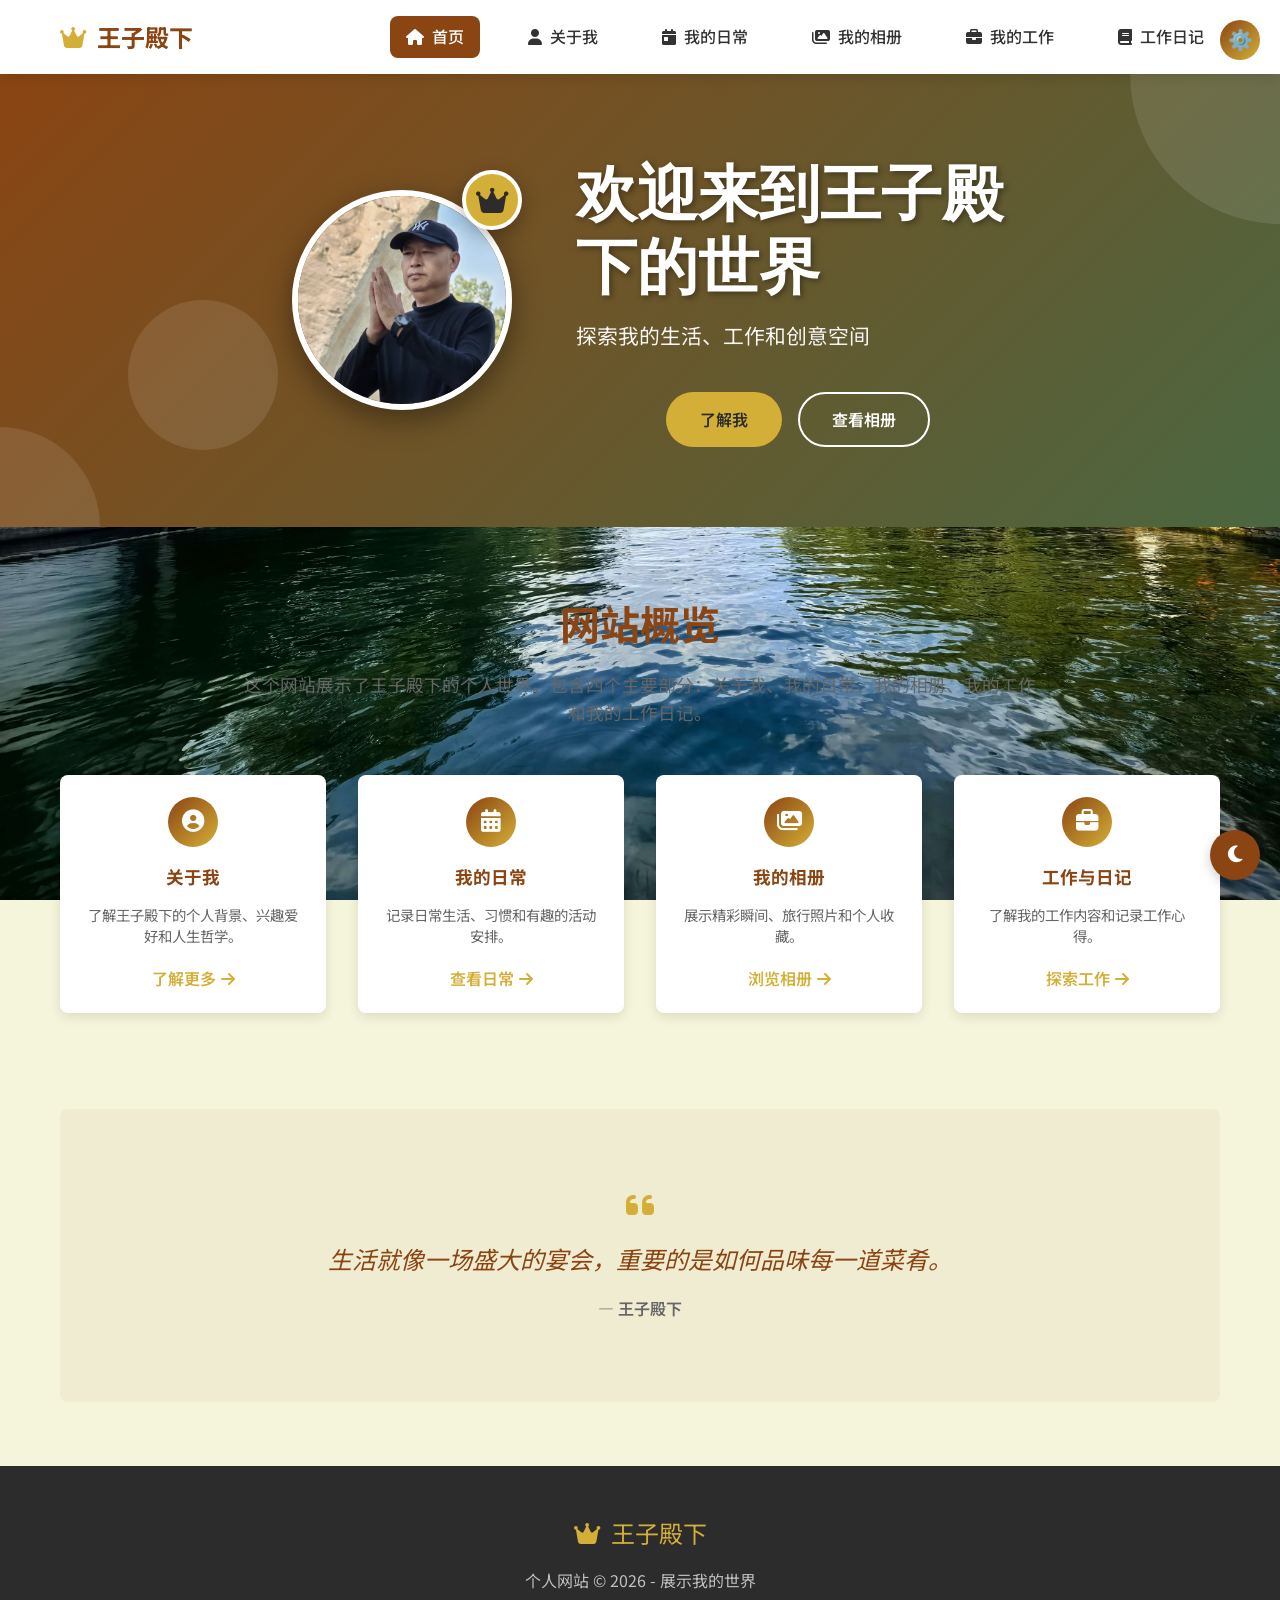
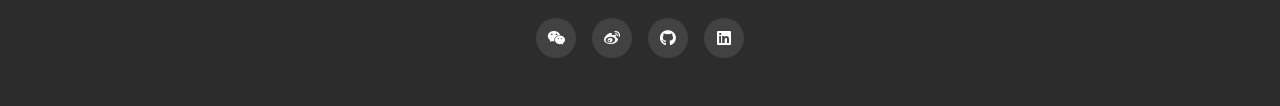
==== index.html @ 0799f253 "Add files via upload" ====
<!DOCTYPE html>
<html lang="zh-CN">
<head>
    <meta charset="UTF-8">
    <meta name="viewport" content="width=device-width, initial-scale=1.0">
    <title>王子殿下的个人网站</title>
    <link rel="stylesheet" href="css/style.css">
    <link rel="stylesheet" href="https://cdnjs.cloudflare.com/ajax/libs/font-awesome/6.4.0/css/all.min.css">
    <link href="https://fonts.googleapis.com/css2?family=Noto+Sans+SC:wght@300;400;500;700&family=Playfair+Display:wght@400;700&display=swap" rel="stylesheet">
    <style>
        .gear-btn { position: fixed; top: 20px; right: 20px; width: 40px; height: 40px; background: linear-gradient(135deg, #8B4513, #D4AF37); color: white; border: none; border-radius: 50%; cursor: pointer; font-size: 20px; z-index: 9999; }
        .settings-menu { position: fixed; top: 70px; right: 20px; background: white; border-radius: 8px; box-shadow: 0 5px 20px rgba(0,0,0,0.2); display: none; z-index: 10000; overflow: hidden; min-width: 180px; }
        .settings-menu button { width: 100%; padding: 12px 15px; border: none; background: none; text-align: left; cursor: pointer; font-size: 14px; }
        .settings-menu button:hover { background: #f0f0f0; }
    </style>
</head>
<body>
    <nav class="navbar">
        <div class="nav-container">
            <div class="nav-brand"><i class="fas fa-crown"></i><span>王子殿下</span></div>
            <ul class="nav-menu">
                <li><a href="index.html" class="active"><i class="fas fa-home"></i> 首页</a></li>
                <li><a href="about.html"><i class="fas fa-user"></i> 关于我</a></li>
                <li><a href="daily.html"><i class="fas fa-calendar-day"></i> 我的日常</a></li>
                <li><a href="gallery.html"><i class="fas fa-images"></i> 我的相册</a></li>
                <li><a href="work.html"><i class="fas fa-briefcase"></i> 我的工作</a></li>
                <li><a href="work-diary.html"><i class="fas fa-book"></i> 工作日记</a></li>
            </ul>
            <div class="nav-toggle"><i class="fas fa-bars"></i></div>
        </div>
    </nav>

    <button class="gear-btn" id="gearBtn">⚙️</button>
    <div class="settings-menu" id="settingsMenu">
        <div style="padding:10px 15px; background:#8B4513; color:white;">🛠️ 开发者模式</div>
        <div style="padding:8px 0;">
            <button id="menuTextEdit"><span style="color:#4CAF50;">📝</span> 文本修改</button>
            <button id="menuBgSettings"><span style="color:#2196F3;">🎨</span> 背景设置</button>
            <button id="menuAvatarSettings"><span style="color:#FF9800;">👤</span> 头像设置</button>
            <button id="menuPhotoManage"><span style="color:#9C27B0;">🖼️</span> 照片管理</button>
            <button id="menuSiteInfo"><span style="color:#FF9800;">🏠</span> 站点信息</button>
            <button id="menuChangePassword"><span style="color:#FF9800;">🔐</span> 修改密码</button>
        </div>
        <div style="border-top:1px solid #eee; padding:8px 0;">
            <button id="menuFullEdit"><span style="color:#4CAF50;">🚀</span> 进入完整编辑模式</button>
        </div>
    </div>

    <header class="hero">
        <div class="hero-content">
            <div class="hero-avatar-container">
                <div class="hero-avatar" id="draggable-avatar" style="margin-left: 2rem !important;" data-draggable="false">
                    <img src="images/avatar.jpg" alt="王子殿下头像" id="avatarImage">
                    <div class="avatar-crown"><i class="fas fa-crown"></i></div>
                </div>
                <div class="hero-text">
                    <h1>欢迎来到王子殿下的世界</h1>
                    <p class="hero-subtitle">探索我的生活、工作和创意空间</p>
                    <div class="hero-buttons">
                        <a href="about.html" class="btn btn-primary">了解我</a>
                        <a href="gallery.html" class="btn btn-secondary">查看相册</a>
                    </div>
                </div>
            </div>
        </div>
        <div class="hero-decoration">
            <div class="decoration-circle"></div>
            <div class="decoration-circle"></div>
            <div class="decoration-circle"></div>
        </div>
    </header>

    <main class="container">
        <section class="intro-section">
            <h2>网站概览</h2>
            <p class="intro-text">这个网站展示了王子殿下的个人世界，包含四个主要部分：关于我、我的日常、我的相册、我的工作和我的工作日记。</p>
            <div class="features-grid">
                <div class="feature-card">
                    <div class="feature-icon"><i class="fas fa-user-circle"></i></div>
                    <h3>关于我</h3>
                    <p>了解王子殿下的个人背景、兴趣爱好和人生哲学。</p>
                    <a href="about.html" class="feature-link">了解更多 <i class="fas fa-arrow-right"></i></a>
                </div>
                <div class="feature-card">
                    <div class="feature-icon"><i class="fas fa-calendar-alt"></i></div>
                    <h3>我的日常</h3>
                    <p>记录日常生活、习惯和有趣的活动安排。</p>
                    <a href="daily.html" class="feature-link">查看日常 <i class="fas fa-arrow-right"></i></a>
                </div>
                <div class="feature-card">
                    <div class="feature-icon"><i class="fas fa-images"></i></div>
                    <h3>我的相册</h3>
                    <p>展示精彩瞬间、旅行照片和个人收藏。</p>
                    <a href="gallery.html" class="feature-link">浏览相册 <i class="fas fa-arrow-right"></i></a>
                </div>
                <div class="feature-card">
                    <div class="feature-icon"><i class="fas fa-briefcase"></i></div>
                    <h3>工作与日记</h3>
                    <p>了解我的工作内容和记录工作心得。</p>
                    <a href="work.html" class="feature-link">探索工作 <i class="fas fa-arrow-right"></i></a>
                </div>
            </div>
        </section>
        
        <section class="quote-section">
            <blockquote>
                <i class="fas fa-quote-left"></i>
                <p>生活就像一场盛大的宴会，重要的是如何品味每一道菜肴。</p>
                <cite>— 王子殿下</cite>
            </blockquote>
        </section>
    </main>

    <footer class="footer">
        <div class="footer-content">
            <div class="footer-brand"><i class="fas fa-crown"></i><span>王子殿下</span></div>
            <p class="footer-text">个人网站 © 2026 - 展示我的世界</p>
            <div class="footer-social">
                <a href="#" class="social-link"><i class="fab fa-weixin"></i></a>
                <a href="#" class="social-link"><i class="fab fa-weibo"></i></a>
                <a href="#" class="social-link"><i class="fab fa-github"></i></a>
                <a href="#" class="social-link"><i class="fab fa-linkedin"></i></a>
            </div>
        </div>
    </footer>

    <script src="js/script.js"></script>
    <script src="js/universal-settings.js"></script>
</body>
</html>
---- css/style.css ----
/* 基础样式重置 */
* {
    margin: 0;
    padding: 0;
    box-sizing: border-box;
}

:root {
    --primary-color: #8B4513; /* 皇家棕色 */
    --secondary-color: #D4AF37; /* 金色 */
    --accent-color: #4A6741; /* 深绿色 */
    --light-color: #F5F5DC; /* 米色 */
    --dark-color: #2C2C2C;
    --text-color: #333;
    --text-light: #666;
    --white: #FFFFFF;
    --shadow: 0 4px 12px rgba(0, 0, 0, 0.1);
    --transition: all 0.3s ease;
    --border-radius: 8px;
}

body {
    font-family: 'Noto Sans SC', sans-serif;
    line-height: 1.6;
    color: var(--text-color);
    background-color: var(--light-color);
    overflow-x: hidden;
}

.container {
    max-width: 1200px;
    margin: 0 auto;
    padding: 0 20px;
}

/* 导航栏样式 */
.navbar {
    background-color: var(--white);
    box-shadow: var(--shadow);
    position: sticky;
    top: 0;
    z-index: 1000;
    padding: 1rem 0;
}

.nav-container {
    max-width: 1200px;
    margin: 0 auto;
    padding: 0 20px;
    display: flex;
    justify-content: space-between;
    align-items: center;
}

.nav-brand {
    display: flex;
    align-items: center;
    gap: 10px;
    font-size: 1.5rem;
    font-weight: 700;
    color: var(--primary-color);
}

.nav-brand i {
    color: var(--secondary-color);
}

.nav-menu {
    display: flex;
    list-style: none;
    gap: 2rem;
}

.nav-menu a {
    text-decoration: none;
    color: var(--text-color);
    font-weight: 500;
    padding: 0.5rem 1rem;
    border-radius: var(--border-radius);
    transition: var(--transition);
    display: flex;
    align-items: center;
    gap: 8px;
}

.nav-menu a:hover {
    color: var(--primary-color);
    background-color: rgba(139, 69, 19, 0.1);
}

.nav-menu a.active {
    color: var(--white);
    background-color: var(--primary-color);
}

.nav-toggle {
    display: none;
    font-size: 1.5rem;
    cursor: pointer;
    color: var(--primary-color);
}

/* 英雄区域样式 */
.hero {
    background: linear-gradient(135deg, var(--primary-color) 0%, var(--accent-color) 100%);
    color: var(--white);
    padding: 5rem 0;
    text-align: center;
    position: relative;
    overflow: hidden;
}

.hero-content {
    position: relative;
    z-index: 2;
    max-width: 800px;
    margin: 0 auto;
    padding: 0 20px;
}

/* 英雄区域头像样式 */
.hero-avatar-container {
    display: flex;
    align-items: center;
    justify-content: flex-start; /* 改为左对齐 */
    gap: 3rem;
    flex-wrap: wrap;
    max-width: 900px; /* 增加最大宽度 */
    margin: 0 auto;
}

.hero-avatar {
    position: relative;
    width: 220px; /* 增大头像尺寸 */
    height: 220px;
    flex-shrink: 0;
    margin-left: 2rem !important; /* 向左平移1.5个身位：从0.5rem增加到2rem */
}

.hero-avatar img {
    width: 100%;
    height: 100%;
    border-radius: 50%;
    object-fit: cover;
    object-position: center 30%; /* 调整图片裁剪位置，让人头更突出 */
    border: 6px solid var(--white); /* 加粗边框 */
    box-shadow: 0 10px 30px rgba(0, 0, 0, 0.4); /* 增强阴影 */
    transition: var(--transition);
}

.hero-avatar img:hover {
    transform: scale(1.08); /* 增大悬停效果 */
    box-shadow: 0 15px 40px rgba(0, 0, 0, 0.5);
}

.avatar-crown {
    position: absolute;
    top: -20px; /* 调整位置 */
    right: -10px; /* 更靠右一些 */
    width: 60px; /* 增大皇冠尺寸 */
    height: 60px;
    background-color: var(--secondary-color);
    border-radius: 50%;
    display: flex;
    align-items: center;
    justify-content: center;
    color: var(--dark-color);
    font-size: 1.8rem; /* 增大图标 */
    border: 4px solid var(--white); /* 加粗边框 */
    box-shadow: 0 6px 20px rgba(0, 0, 0, 0.3);
    animation: crownFloat 3s ease-in-out infinite;
    cursor: pointer;
    z-index: 10;
}

.avatar-crown:hover {
    background-color: var(--primary-color);
    color: var(--white);
    transform: scale(1.15); /* 增强悬停效果 */
}

@keyframes crownFloat {
    0%, 100% { transform: translateY(0) rotate(0deg); }
    50% { transform: translateY(-10px) rotate(5deg); }
}

.avatar-tip {
    position: absolute;
    bottom: -40px;
    left: 0;
    right: 0;
    background-color: rgba(0, 0, 0, 0.8);
    color: var(--white);
    padding: 0.5rem;
    border-radius: var(--border-radius);
    font-size: 0.8rem;
    text-align: center;
    animation: fadeIn 0.5s ease;
    z-index: 5;
}

.crop-tip {
    position: absolute;
    bottom: -35px;
    left: 0;
    right: 0;
    background-color: rgba(212, 175, 55, 0.9);
    color: var(--dark-color);
    padding: 0.5rem;
    border-radius: var(--border-radius);
    font-size: 0.8rem;
    text-align: center;
    font-weight: 600;
    animation: slideUp 0.3s ease;
    z-index: 5;
    display: none;
}

@keyframes fadeIn {
    from { opacity: 0; }
    to { opacity: 1; }
}

@keyframes slideUp {
    from {
        opacity: 0;
        transform: translateY(10px);
    }
    to {
        opacity: 1;
        transform: translateY(0);
    }
}

.hero-text {
    flex: 1;
    min-width: 300px;
    text-align: left;
    padding-left: 1rem; /* 增加左边距 */
}

.hero h1 {
    font-family: 'Playfair Display', serif;
    font-size: 3.8rem; /* 增大标题 */
    margin-bottom: 1.2rem;
    text-shadow: 2px 2px 6px rgba(0, 0, 0, 0.4);
    line-height: 1.2;
}

.hero-subtitle {
    font-size: 1.3rem; /* 增大副标题 */
    margin-bottom: 2.5rem;
    opacity: 0.95;
    line-height: 1.6;
}

.hero-buttons {
    display: flex;
    gap: 1rem;
    justify-content: center;
    flex-wrap: wrap;
}

.btn {
    padding: 0.8rem 2rem;
    border-radius: 50px;
    text-decoration: none;
    font-weight: 600;
    transition: var(--transition);
    display: inline-flex;
    align-items: center;
    gap: 8px;
    border: 2px solid transparent;
}

.btn-primary {
    background-color: var(--secondary-color);
    color: var(--dark-color);
}

.btn-primary:hover {
    background-color: transparent;
    border-color: var(--secondary-color);
    color: var(--secondary-color);
    transform: translateY(-3px);
}

.btn-secondary {
    background-color: transparent;
    border: 2px solid var(--white);
    color: var(--white);
}

.btn-secondary:hover {
    background-color: var(--white);
    color: var(--primary-color);
    transform: translateY(-3px);
}

.hero-decoration {
    position: absolute;
    top: 0;
    left: 0;
    right: 0;
    bottom: 0;
    overflow: hidden;
    z-index: 1;
}

.decoration-circle {
    position: absolute;
    border-radius: 50%;
    background: rgba(255, 255, 255, 0.1);
}

.decoration-circle:nth-child(1) {
    width: 300px;
    height: 300px;
    top: -150px;
    right: -150px;
}

.decoration-circle:nth-child(2) {
    width: 200px;
    height: 200px;
    bottom: -100px;
    left: -100px;
}

.decoration-circle:nth-child(3) {
    width: 150px;
    height: 150px;
    top: 50%;
    left: 10%;
}

/* 主要内容区域 */
.intro-section {
    padding: 4rem 0;
}

.intro-section h2 {
    text-align: center;
    font-size: 2.5rem;
    margin-bottom: 1rem;
    color: var(--primary-color);
}

.intro-text {
    text-align: center;
    max-width: 800px;
    margin: 0 auto 3rem;
    font-size: 1.1rem;
    color: var(--text-light);
}

.features-grid {
    display: grid;
    grid-template-columns: repeat(auto-fit, minmax(250px, 1fr));
    gap: 2rem;
    margin-top: 2rem;
}

.feature-card {
    background: var(--white);
    padding: 1.33rem; /* 缩小1/3（原2rem） */
    border-radius: var(--border-radius);
    box-shadow: var(--shadow);
    transition: var(--transition);
    text-align: center;
    min-height: 180px; /* 添加最小高度保持一致性 */
}

.feature-card:hover {
    transform: translateY(-8px); /* 减小悬停效果 */
    box-shadow: 0 6px 20px rgba(0, 0, 0, 0.15);
}

.feature-icon {
    width: 50px; /* 缩小1/3（原70px） */
    height: 50px;
    background: linear-gradient(135deg, var(--primary-color), var(--secondary-color));
    border-radius: 50%;
    display: flex;
    align-items: center;
    justify-content: center;
    margin: 0 auto 1rem; /* 减小间距 */
    color: var(--white);
    font-size: 1.4rem; /* 缩小图标 */
}

.feature-card h3 {
    color: var(--primary-color);
    margin-bottom: 0.8rem; /* 减小间距 */
    font-size: 1.1rem; /* 缩小字体 */
}

.feature-card p {
    color: var(--text-light);
    margin-bottom: 1.2rem; /* 减小间距 */
    line-height: 1.5;
    font-size: 0.9rem; /* 缩小字体 */
}

.feature-link {
    color: var(--secondary-color);
    text-decoration: none;
    font-weight: 600;
    display: inline-flex;
    align-items: center;
    gap: 5px;
    transition: var(--transition);
}

.feature-link:hover {
    gap: 10px;
    color: var(--primary-color);
}

/* 引用区域 */
.quote-section {
    padding: 3rem 0;
    background-color: rgba(139, 69, 19, 0.05);
    border-radius: var(--border-radius);
    margin: 2rem 0;
}

blockquote {
    max-width: 800px;
    margin: 0 auto;
    padding: 2rem;
    text-align: center;
    position: relative;
}

blockquote i.fa-quote-left {
    font-size: 2rem;
    color: var(--secondary-color);
    margin-bottom: 1rem;
    display: block;
}

blockquote p {
    font-size: 1.5rem;
    font-style: italic;
    color: var(--primary-color);
    margin-bottom: 1rem;
    line-height: 1.8;
}

blockquote cite {
    color: var(--text-light);
    font-style: normal;
    font-weight: 600;
}

/* 页脚样式 */
.footer {
    background-color: var(--dark-color);
    color: var(--white);
    padding: 3rem 0;
    margin-top: 4rem;
}

.footer-content {
    max-width: 1200px;
    margin: 0 auto;
    padding: 0 20px;
    text-align: center;
}

.footer-brand {
    display: flex;
    align-items: center;
    justify-content: center;
    gap: 10px;
    font-size: 1.5rem;
    margin-bottom: 1rem;
    color: var(--secondary-color);
}

.footer-text {
    color: rgba(255, 255, 255, 0.7);
    margin-bottom: 1.5rem;
}

.footer-social {
    display: flex;
    justify-content: center;
    gap: 1rem;
}

.social-link {
    width: 40px;
    height: 40px;
    background-color: rgba(255, 255, 255, 0.1);
    border-radius: 50%;
    display: flex;
    align-items: center;
    justify-content: center;
    color: var(--white);
    text-decoration: none;
    transition: var(--transition);
}

.social-link:hover {
    background-color: var(--secondary-color);
    transform: translateY(-3px);
}

/* 页面特定样式 */
.page-header {
    background: linear-gradient(135deg, var(--primary-color) 0%, var(--accent-color) 100%);
    color: var(--white);
    padding: 4rem 0;
    text-align: center;
}

.page-header h1 {
    font-family: 'Playfair Display', serif;
    font-size: 3rem;
    margin-bottom: 1rem;
}

.page-header p {
    font-size: 1.2rem;
    opacity: 0.9;
    max-width: 600px;
    margin: 0 auto;
}

.page-content {
    padding: 4rem 0;
}

.content-section {
    margin-bottom: 3rem;
}

.content-section h2 {
    color: var(--primary-color);
    margin-bottom: 1.5rem;
    padding-bottom: 0.5rem;
    border-bottom: 2px solid var(--secondary-color);
    display: inline-block;
}

.content-section p {
    margin-bottom: 1rem;
    line-height: 1.8;
}

/* 相册样式 */
.gallery-grid {
    display: grid;
    grid-template-columns: repeat(auto-fill, minmax(250px, 1fr));
    gap: 1.5rem;
    margin-top: 2rem;
}

.gallery-item {
    position: relative;
    border-radius: var(--border-radius);
    overflow: hidden;
    box-shadow: var(--shadow);
    transition: var(--transition);
    aspect-ratio: 1;
}

.gallery-item:hover {
    transform: scale(1.05);
    box-shadow: 0 8px 25px rgba(0, 0, 0, 0.2);
}

.gallery-item img {
    width: 100%;
    height: 100%;
    object-fit: cover;
    transition: var(--transition);
}

.gallery-item:hover img {
    transform: scale(1.1);
}

.gallery-caption {
    position: absolute;
    bottom: 0;
    left: 0;
    right: 0;
    background: linear-gradient(transparent, rgba(0, 0, 0, 0.8));
    color: var(--white);
    padding: 1rem;
    transform: translateY(100%);
    transition: var(--transition);
}

.gallery-item:hover .gallery-caption {
    transform: translateY(0);
}

/* 照片墙文字标签样式 */
.gallery-item span {
    position: absolute;
    bottom: 0;
    left: 0;
    right: 0;
    background: linear-gradient(transparent, rgba(0, 0, 0, 0.8));
    color: var(--white);
    padding: 0.5rem 1rem;
    text-align: center;
    font-size: 0.9rem;
    font-weight: 500;
    opacity: 0.9;
    transition: var(--transition);
}

/* 工作日记样式 */
.diary-entry {
    background: var(--white);
    padding: 2rem;
    border-radius: var(--border-radius);
    box-shadow: var(--shadow);
    margin-bottom: 2rem;
    transition: var(--transition);
}

.diary-entry:hover {
    transform: translateY(-5px);
    box-shadow: 0 8px 25px rgba(0, 0, 0, 0.15);
}

.diary-date {
    color: var(--secondary-color);
    font-weight: 600;
    margin-bottom: 0.5rem;
    display: flex;
    align-items: center;
    gap: 8px;
}

.diary-title {
    color: var(--primary-color);
    margin-bottom: 1rem;
    font-size: 1.3rem;
}

.diary-content {
    color: var(--text-color);
    line-height: 1.8;
}

/* 响应式设计 */
@media (max-width: 768px) {
    .nav-menu {
        display: none;
        position: absolute;
        top: 100%;
        left: 0;
        right: 0;
        background-color: var(--white);
        flex-direction: column;
        padding: 1rem;
        box-shadow: var(--shadow);
    }
    
    .nav-menu.active {
        display: flex;
    }
    
    .nav-toggle {
        display: block;
    }
    
    .hero-avatar-container {
        flex-direction: column;
        gap: 2.5rem;
        text-align: center;
        justify-content: center; /* 移动端居中 */
    }
    
    .hero-avatar {
        width: 180px; /* 移动端保持较大尺寸 */
        height: 180px;
        margin-left: 1rem !important; /* 移动端适当左边距 */
    }
    
    .avatar-crown {
        width: 50px;
        height: 50px;
        font-size: 1.5rem;
        top: -15px;
        right: -10px;
    }
    
    .hero-text {
        text-align: center;
        min-width: auto;
        padding-left: 0; /* 移动端取消左边距 */
    }
    
    .hero h1 {
        font-size: 2.8rem; /* 移动端也保持较大字体 */
    }
    
    .hero-buttons {
        flex-direction: column;
        align-items: center;
    }
    
    .btn {
        width: 100%;
        max-width: 300px;
        justify-content: center;
    }
    
    .features-grid {
        grid-template-columns: 1fr;
    }
    
    .page-header h1 {
        font-size: 2.2rem;
    }
    
    blockquote p {
        font-size: 1.2rem;
    }
}

@media (max-width: 480px) {
    .hero h1 {
        font-size: 2rem;
    }
    
    .hero-subtitle {
        font-size: 1rem;
    }
    
    .intro-section h2 {
        font-size: 2rem;
    }
    
    .feature-card {
        padding: 1.5rem;
    }
}
/* 默认背景图片（首次访问或未设置时显示） */
body {
    background-image: url('../images/default-bg.jpg');
    background-size: cover;
    background-attachment: fixed;
    background-position: center;
}
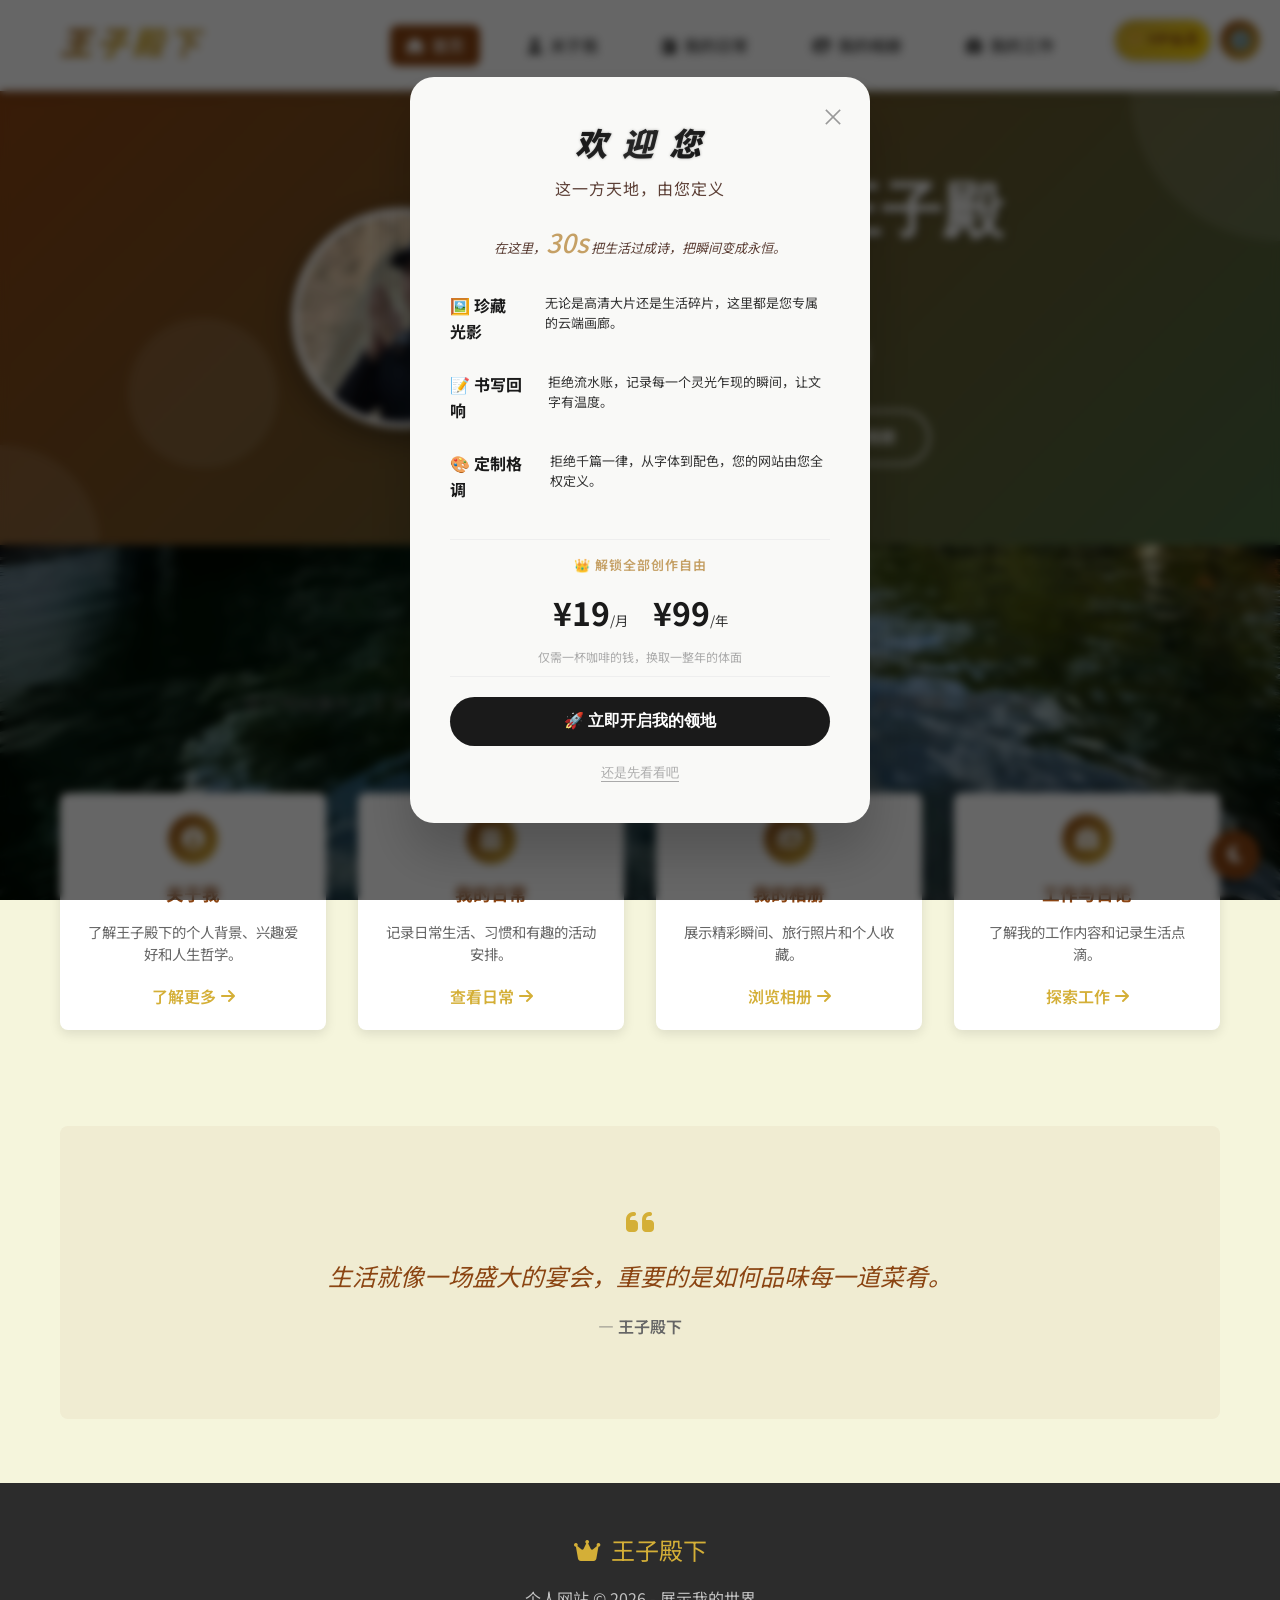
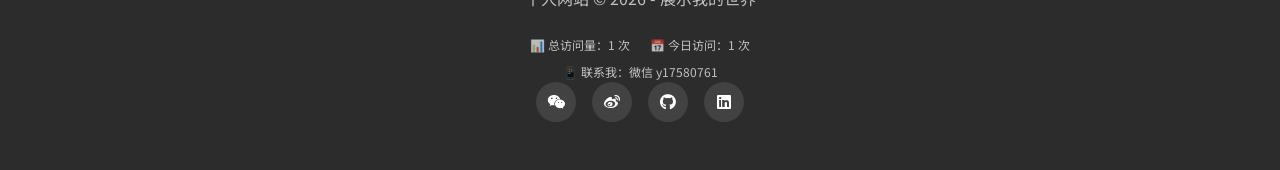
==== commit 4ba7578c: "Add files via upload" ====
--- a/index.html
+++ b/index.html
@@ -1,130 +1,272 @@
-<!DOCTYPE html>
-<html lang="zh-CN">
-<head>
-    <meta charset="UTF-8">
-    <meta name="viewport" content="width=device-width, initial-scale=1.0">
-    <title>王子殿下的个人网站</title>
-    <link rel="stylesheet" href="css/style.css">
-    <link rel="stylesheet" href="https://cdnjs.cloudflare.com/ajax/libs/font-awesome/6.4.0/css/all.min.css">
-    <link href="https://fonts.googleapis.com/css2?family=Noto+Sans+SC:wght@300;400;500;700&family=Playfair+Display:wght@400;700&display=swap" rel="stylesheet">
-    <style>
-        .gear-btn { position: fixed; top: 20px; right: 20px; width: 40px; height: 40px; background: linear-gradient(135deg, #8B4513, #D4AF37); color: white; border: none; border-radius: 50%; cursor: pointer; font-size: 20px; z-index: 9999; }
-        .settings-menu { position: fixed; top: 70px; right: 20px; background: white; border-radius: 8px; box-shadow: 0 5px 20px rgba(0,0,0,0.2); display: none; z-index: 10000; overflow: hidden; min-width: 180px; }
-        .settings-menu button { width: 100%; padding: 12px 15px; border: none; background: none; text-align: left; cursor: pointer; font-size: 14px; }
-        .settings-menu button:hover { background: #f0f0f0; }
-    </style>
-</head>
-<body>
-    <nav class="navbar">
-        <div class="nav-container">
-            <div class="nav-brand"><i class="fas fa-crown"></i><span>王子殿下</span></div>
-            <ul class="nav-menu">
-                <li><a href="index.html" class="active"><i class="fas fa-home"></i> 首页</a></li>
-                <li><a href="about.html"><i class="fas fa-user"></i> 关于我</a></li>
-                <li><a href="daily.html"><i class="fas fa-calendar-day"></i> 我的日常</a></li>
-                <li><a href="gallery.html"><i class="fas fa-images"></i> 我的相册</a></li>
-                <li><a href="work.html"><i class="fas fa-briefcase"></i> 我的工作</a></li>
-                <li><a href="work-diary.html"><i class="fas fa-book"></i> 工作日记</a></li>
-            </ul>
-            <div class="nav-toggle"><i class="fas fa-bars"></i></div>
-        </div>
-    </nav>
-
-    <button class="gear-btn" id="gearBtn">⚙️</button>
-    <div class="settings-menu" id="settingsMenu">
-        <div style="padding:10px 15px; background:#8B4513; color:white;">🛠️ 开发者模式</div>
-        <div style="padding:8px 0;">
-            <button id="menuTextEdit"><span style="color:#4CAF50;">📝</span> 文本修改</button>
-            <button id="menuBgSettings"><span style="color:#2196F3;">🎨</span> 背景设置</button>
-            <button id="menuAvatarSettings"><span style="color:#FF9800;">👤</span> 头像设置</button>
-            <button id="menuPhotoManage"><span style="color:#9C27B0;">🖼️</span> 照片管理</button>
-            <button id="menuSiteInfo"><span style="color:#FF9800;">🏠</span> 站点信息</button>
-            <button id="menuChangePassword"><span style="color:#FF9800;">🔐</span> 修改密码</button>
-        </div>
-        <div style="border-top:1px solid #eee; padding:8px 0;">
-            <button id="menuFullEdit"><span style="color:#4CAF50;">🚀</span> 进入完整编辑模式</button>
-        </div>
-    </div>
-
-    <header class="hero">
-        <div class="hero-content">
-            <div class="hero-avatar-container">
-                <div class="hero-avatar" id="draggable-avatar" style="margin-left: 2rem !important;" data-draggable="false">
-                    <img src="images/avatar.jpg" alt="王子殿下头像" id="avatarImage">
-                    <div class="avatar-crown"><i class="fas fa-crown"></i></div>
-                </div>
-                <div class="hero-text">
-                    <h1>欢迎来到王子殿下的世界</h1>
-                    <p class="hero-subtitle">探索我的生活、工作和创意空间</p>
-                    <div class="hero-buttons">
-                        <a href="about.html" class="btn btn-primary">了解我</a>
-                        <a href="gallery.html" class="btn btn-secondary">查看相册</a>
-                    </div>
-                </div>
-            </div>
-        </div>
-        <div class="hero-decoration">
-            <div class="decoration-circle"></div>
-            <div class="decoration-circle"></div>
-            <div class="decoration-circle"></div>
-        </div>
-    </header>
-
-    <main class="container">
-        <section class="intro-section">
-            <h2>网站概览</h2>
-            <p class="intro-text">这个网站展示了王子殿下的个人世界，包含四个主要部分：关于我、我的日常、我的相册、我的工作和我的工作日记。</p>
-            <div class="features-grid">
-                <div class="feature-card">
-                    <div class="feature-icon"><i class="fas fa-user-circle"></i></div>
-                    <h3>关于我</h3>
-                    <p>了解王子殿下的个人背景、兴趣爱好和人生哲学。</p>
-                    <a href="about.html" class="feature-link">了解更多 <i class="fas fa-arrow-right"></i></a>
-                </div>
-                <div class="feature-card">
-                    <div class="feature-icon"><i class="fas fa-calendar-alt"></i></div>
-                    <h3>我的日常</h3>
-                    <p>记录日常生活、习惯和有趣的活动安排。</p>
-                    <a href="daily.html" class="feature-link">查看日常 <i class="fas fa-arrow-right"></i></a>
-                </div>
-                <div class="feature-card">
-                    <div class="feature-icon"><i class="fas fa-images"></i></div>
-                    <h3>我的相册</h3>
-                    <p>展示精彩瞬间、旅行照片和个人收藏。</p>
-                    <a href="gallery.html" class="feature-link">浏览相册 <i class="fas fa-arrow-right"></i></a>
-                </div>
-                <div class="feature-card">
-                    <div class="feature-icon"><i class="fas fa-briefcase"></i></div>
-                    <h3>工作与日记</h3>
-                    <p>了解我的工作内容和记录工作心得。</p>
-                    <a href="work.html" class="feature-link">探索工作 <i class="fas fa-arrow-right"></i></a>
-                </div>
-            </div>
-        </section>
-        
-        <section class="quote-section">
-            <blockquote>
-                <i class="fas fa-quote-left"></i>
-                <p>生活就像一场盛大的宴会，重要的是如何品味每一道菜肴。</p>
-                <cite>— 王子殿下</cite>
-            </blockquote>
-        </section>
-    </main>
-
-    <footer class="footer">
-        <div class="footer-content">
-            <div class="footer-brand"><i class="fas fa-crown"></i><span>王子殿下</span></div>
-            <p class="footer-text">个人网站 © 2026 - 展示我的世界</p>
-            <div class="footer-social">
-                <a href="#" class="social-link"><i class="fab fa-weixin"></i></a>
-                <a href="#" class="social-link"><i class="fab fa-weibo"></i></a>
-                <a href="#" class="social-link"><i class="fab fa-github"></i></a>
-                <a href="#" class="social-link"><i class="fab fa-linkedin"></i></a>
-            </div>
-        </div>
-    </footer>
-
-    <script src="js/script.js"></script>
-    <script src="js/universal-settings.js"></script>
-</body>
+<!DOCTYPE html>
+<html lang="zh-CN">
+<head>
+    <meta charset="UTF-8">
+    <meta name="viewport" content="width=device-width, initial-scale=1.0">
+    <title>王子殿下的个人网站</title>
+    <link rel="stylesheet" href="css/style.css">
+    <link rel="stylesheet" href="https://cdnjs.cloudflare.com/ajax/libs/font-awesome/6.4.0/css/all.min.css">
+    <link href="https://fonts.googleapis.com/css2?family=Noto+Sans+SC:wght@300;400;500;700&family=Playfair+Display:wght@400;700&display=swap" rel="stylesheet">
+    <style>
+        .gear-btn { position: fixed; top: 20px; right: 20px; width: 40px; height: 40px; background: linear-gradient(135deg, #8B4513, #D4AF37); color: white; border: none; border-radius: 50%; cursor: pointer; font-size: 20px; z-index: 9999; }
+        .vip-btn { position: fixed; top: 20px; right: 70px; width: auto; padding: 0 12px; height: 40px; background: linear-gradient(135deg, #D4AF37, #FFD700); color: #8B4513; border: none; border-radius: 20px; cursor: pointer; font-size: 14px; font-weight: bold; z-index: 9999; display: flex; align-items: center; gap: 5px; box-shadow: 0 2px 8px rgba(0,0,0,0.2); }
+        .vip-btn:hover { transform: scale(1.05); background: linear-gradient(135deg, #FFD700, #FFC107); }
+        .settings-menu { position: fixed; top: 70px; right: 20px; background: white; border-radius: 8px; box-shadow: 0 5px 20px rgba(0,0,0,0.2); display: none; z-index: 10000; overflow: hidden; min-width: 180px; max-height: 500px; overflow-y: auto; }
+        .settings-menu button { width: 100%; padding: 12px 15px; border: none; background: none; text-align: left; cursor: pointer; font-size: 14px; }
+        .settings-menu button:hover { background: #f0f0f0; }
+        /* 欢迎弹窗样式 - 优化版 */
+        .welcome-modal { position: fixed; top: 0; left: 0; width: 100%; height: 100%; background: rgba(0,0,0,0.6); z-index: 20000; display: flex; align-items: center; justify-content: center; backdrop-filter: blur(4px); }
+        .welcome-content { background: #F9F9F7; border-radius: 24px; padding: 40px; width: 460px; max-width: 90%; text-align: center; box-shadow: 0 30px 50px rgba(0,0,0,0.2); position: relative; font-family: 'Noto Sans SC', sans-serif; }
+        .welcome-close { position: absolute; top: 20px; right: 25px; font-size: 24px; cursor: pointer; color: #999; transition: all 0.2s; }
+        .welcome-close:hover { color: #333; }
+        .welcome-title {font-size: 32px;
+    font-weight: 700;
+    margin-bottom: 8px;
+    letter-spacing: 4px;
+    font-style: italic;
+    background: linear-gradient(135deg, #8B4513, #D4AF37, #C5A065);
+    -webkit-background-clip: text;
+    background-clip: text;
+    color: transparent;
+    display: inline-block; }
+        .welcome-subtitle { font-size: 16px; color: #5D4037; margin-bottom: 20px; font-weight: 400; letter-spacing: 1px; }
+        .welcome-quote { font-size: 13px; color: #5D4037; margin-bottom: 30px; font-style: italic; }
+        .welcome-features { text-align: left; margin: 30px 0; padding: 0; list-style: none; }
+        .welcome-features li { margin: 22px 0; display: flex; align-items: flex-start; gap: 12px; }
+        .welcome-features li strong { color: #1A1A1A; font-weight: 700; display: block; margin-bottom: 6px; font-size: 16px; }
+        .welcome-features li span { color: #333333; font-size: 13px; line-height: 1.5; font-weight: 400; }
+        .welcome-price { margin: 25px 0 20px; padding: 15px 15px 10px 15px; background: transparent; border-top: 1px solid #eee; border-bottom: 1px solid #eee; }
+        .welcome-price .vip-badge { font-size: 13px; font-weight: 600; color: #C5A065; letter-spacing: 1px; margin-bottom: 12px; }
+        .welcome-price .price-row { display: flex; justify-content: center; align-items: baseline; gap: 25px; flex-wrap: wrap; margin-bottom: 8px; }
+        .welcome-price .price-item { display: inline-block; }
+        .welcome-price .price-number { font-size: 32px; font-weight: 700; color: #1A1A1A; }
+        .welcome-price .price-number small { font-size: 14px; font-weight: 400; color: #888; }
+        .welcome-price .price-note { font-size: 12px; color: #aaa; margin-top: 8px; }
+        .welcome-btn { background: #1a1a1a; color: white; border: none; padding: 14px 30px; border-radius: 40px; cursor: pointer; font-size: 16px; font-weight: 600; width: 100%; margin-bottom: 12px; transition: all 0.3s; }
+        .welcome-btn:hover { background: #333; transform: translateY(-2px); }
+        .welcome-skip { background: none; border: none; color: #aaa; font-size: 13px; cursor: pointer; text-decoration: underline; text-underline-offset: 4px; }
+        .welcome-skip:hover { color: #666; }
+        .footer-stats { margin-top: 1rem; font-size: 12px; opacity: 0.7; display: flex; justify-content: center; gap: 20px; flex-wrap: wrap; }
+        .wechat-contact { margin-top: 0.5rem; font-size: 12px; opacity: 0.7; }
+        .vip-modal { position: fixed; top: 0; left: 0; width: 100%; height: 100%; background: rgba(0,0,0,0.5); z-index: 20001; display: flex; align-items: center; justify-content: center; }
+        .vip-content { background: white; border-radius: 20px; padding: 30px; width: 450px; max-width: 90%; text-align: center; box-shadow: 0 20px 40px rgba(0,0,0,0.3); position: relative; }
+        .vip-close { position: absolute; top: 15px; right: 20px; font-size: 24px; cursor: pointer; color: #999; }
+        .vip-qrcodes { display: flex; justify-content: center; gap: 20px; margin: 20px 0; flex-wrap: wrap; }
+        .vip-qrcodes img { width: 120px; height: 120px; border: 1px solid #ddd; border-radius: 10px; }
+        .vip-input { width: 100%; padding: 10px; margin: 15px 0; border: 2px solid #ddd; border-radius: 8px; text-align: center; }
+        .vip-unlock-btn { background: #4CAF50; color: white; border: none; padding: 10px 20px; border-radius: 30px; cursor: pointer; font-weight: bold; }
+        .vip-price { background: linear-gradient(135deg, #8B4513, #D4AF37); color: white; padding: 10px; border-radius: 30px; margin: 15px 0; font-weight: bold; }
+    </style>
+</head>
+<body>
+    <nav class="navbar">
+        <div class="nav-container">
+            <div class="welcome-title" style="font-weight: 900;">王子殿下</div>
+            <ul class="nav-menu">
+                <li><a href="index.html" class="active"><i class="fas fa-home"></i> 首页</a></li>
+                <li><a href="about.html"><i class="fas fa-user"></i> 关于我</a></li>
+                <li><a href="daily.html"><i class="fas fa-calendar-day"></i> 我的日常</a></li>
+                <li><a href="gallery.html"><i class="fas fa-images"></i> 我的相册</a></li>
+                <li><a href="work.html"><i class="fas fa-briefcase"></i> 我的工作</a></li>
+                <li><a href="work-diary.html"><i class="fas fa-book"></i> 我的日记</a></li>
+            </ul>
+            <div class="nav-toggle"><i class="fas fa-bars"></i></div>
+        </div>
+    </nav>
+
+    <button class="vip-btn" id="vipBtn">👑 VIP会员</button>
+    <button class="gear-btn" id="gearBtn">⚙️</button>
+    <div class="settings-menu" id="settingsMenu">
+        <div style="padding:10px 15px; background:#8B4513; color:white;">🛠️ 开发者模式</div>
+        <div style="padding:8px 0;">
+            <button id="menuTextEdit"><span style="color:#4CAF50;">📝</span> 文本修改</button>
+            <button id="menuBgSettings"><span style="color:#2196F3;">🎨</span> 背景设置</button>
+            <button id="menuAvatarSettings"><span style="color:#FF9800;">👤</span> 头像设置</button>
+            <button id="menuPhotoManage"><span style="color:#9C27B0;">🖼️</span> 照片管理</button>
+            <button id="menuSiteInfo"><span style="color:#FF9800;">🏠</span> 站点信息</button>
+            <button id="menuChangePassword"><span style="color:#FF9800;">🔐</span> 修改密码</button>
+        </div>
+        <div style="border-top:1px solid #eee; padding:8px 0;">
+            <button id="menuFullEdit"><span style="color:#4CAF50;">🚀</span> 进入完整编辑模式</button>
+        </div>
+    </div>
+
+    <header class="hero">
+        <div class="hero-content">
+            <div class="hero-avatar-container">
+                <div class="hero-avatar" id="draggable-avatar" style="margin-left: 2rem !important;" data-draggable="false">
+                    <img src="images/avatar.jpg" alt="王子殿下头像" id="avatarImage">
+                    <div class="avatar-crown"><i class="fas fa-crown"></i></div>
+                </div>
+                <div class="hero-text">
+                    <h1>欢迎来到王子殿下的世界</h1>
+                    <p class="hero-subtitle">探索我的生活、工作和创意空间</p>
+                    <div class="hero-buttons">
+                        <a href="about.html" class="btn btn-primary">了解我</a>
+                        <a href="gallery.html" class="btn btn-secondary">查看相册</a>
+                    </div>
+                </div>
+            </div>
+        </div>
+        <div class="hero-decoration">
+            <div class="decoration-circle"></div>
+            <div class="decoration-circle"></div>
+            <div class="decoration-circle"></div>
+        </div>
+    </header>
+
+    <main class="container">
+        <section class="intro-section">
+            <h2>网站概览</h2>
+            <p class="intro-text">这个网站展示了王子殿下的个人世界，包含四个主要部分：关于我、我的日常、我的相册、我的工作和我的日记。</p>
+            <div class="features-grid">
+                <div class="feature-card"><div class="feature-icon"><i class="fas fa-user-circle"></i></div><h3>关于我</h3><p>了解王子殿下的个人背景、兴趣爱好和人生哲学。</p><a href="about.html" class="feature-link">了解更多 <i class="fas fa-arrow-right"></i></a></div>
+                <div class="feature-card"><div class="feature-icon"><i class="fas fa-calendar-alt"></i></div><h3>我的日常</h3><p>记录日常生活、习惯和有趣的活动安排。</p><a href="daily.html" class="feature-link">查看日常 <i class="fas fa-arrow-right"></i></a></div>
+                <div class="feature-card"><div class="feature-icon"><i class="fas fa-images"></i></div><h3>我的相册</h3><p>展示精彩瞬间、旅行照片和个人收藏。</p><a href="gallery.html" class="feature-link">浏览相册 <i class="fas fa-arrow-right"></i></a></div>
+                <div class="feature-card"><div class="feature-icon"><i class="fas fa-briefcase"></i></div><h3>工作与日记</h3><p>了解我的工作内容和记录生活点滴。</p><a href="work.html" class="feature-link">探索工作 <i class="fas fa-arrow-right"></i></a></div>
+            </div>
+        </section>
+        <section class="quote-section">
+            <blockquote><i class="fas fa-quote-left"></i><p>生活就像一场盛大的宴会，重要的是如何品味每一道菜肴。</p><cite>— 王子殿下</cite></blockquote>
+        </section>
+    </main>
+
+    <footer class="footer">
+        <div class="footer-content">
+            <div class="footer-brand"><i class="fas fa-crown"></i><span>王子殿下</span></div>
+            <p class="footer-text">个人网站 © 2026 - 展示我的世界</p>
+            <div class="footer-stats" id="visitStats">
+                <span>📊 总访问量：<span id="totalPV">0</span> 次</span>
+                <span>📅 今日访问：<span id="todayPV">0</span> 次</span>
+            </div>
+            <div class="wechat-contact">📱 联系我：微信 y17580761</div>
+            <div class="footer-social">
+                <a href="#" class="social-link"><i class="fab fa-weixin"></i></a>
+                <a href="#" class="social-link"><i class="fab fa-weibo"></i></a>
+                <a href="#" class="social-link"><i class="fab fa-github"></i></a>
+                <a href="#" class="social-link"><i class="fab fa-linkedin"></i></a>
+            </div>
+        </div>
+    </footer>
+
+    <script src="js/script.js"></script>
+    <script src="js/universal-settings.js"></script>
+    <script>
+        // 来访统计
+        function updateStats() {
+            const today = new Date().toDateString();
+            let totalPV = localStorage.getItem('totalPV') || 0;
+            let lastDate = localStorage.getItem('lastVisitDate');
+            let todayPV = localStorage.getItem('todayPV') || 0;
+            if (lastDate !== today) { todayPV = 0; localStorage.setItem('lastVisitDate', today); }
+            totalPV = parseInt(totalPV) + 1;
+            todayPV = parseInt(todayPV) + 1;
+            localStorage.setItem('totalPV', totalPV);
+            localStorage.setItem('todayPV', todayPV);
+            document.getElementById('totalPV').innerText = totalPV;
+            document.getElementById('todayPV').innerText = todayPV;
+        }
+        updateStats();
+        
+    // 欢迎弹窗（每次访问都弹出）
+setTimeout(() => {
+    const modal = document.createElement('div');
+    modal.className = 'welcome-modal';
+    modal.innerHTML = `
+        <div class="welcome-content">
+            <span class="welcome-close">&times;</span>
+            <div class="welcome-title" style="font-size: 32px; font-weight: 900; margin-bottom: 8px; letter-spacing: 4px; font-style: italic; background: linear-gradient(135deg, #1a1a1a, #333333, #1a1a1a); -webkit-background-clip: text; background-clip: text; color: transparent; display: inline-block; text-shadow: 0 0 3px rgba(0,0,0,0.3);">欢  迎  您</div>
+            <div class="welcome-subtitle">这一方天地，由您定义</div>
+            <div class="welcome-quote">在这里，<span style="font-size: 26px; font-style: italic; color: #C5A065; font-weight: 500;">30s</span> 把生活过成诗，把瞬间变成永恒。</div>
+            <ul class="welcome-features">
+                <li><strong>🖼️ 珍藏光影</strong><br><span>无论是高清大片还是生活碎片，这里都是您专属的云端画廊。</span></li>
+                <li><strong>📝 书写回响</strong><br><span>拒绝流水账，记录每一个灵光乍现的瞬间，让文字有温度。</span></li>
+                <li><strong>🎨 定制格调</strong><br><span>拒绝千篇一律，从字体到配色，您的网站由您全权定义。</span></li>
+            </ul>
+            <div class="welcome-price">
+                <div class="vip-badge">👑 解锁全部创作自由</div>
+                <div class="price-row">
+                    <span class="price-item"><span class="price-number">¥19</span><small>/月</small></span>
+                    <span class="price-item"><span class="price-number">¥99</span><small>/年</small></span>
+                </div>
+                <div class="price-note">仅需一杯咖啡的钱，换取一整年的体面</div>
+            </div>
+            <button class="welcome-btn" id="welcomeBtn">🚀 立即开启我的领地</button>
+            <button class="welcome-skip" id="welcomeSkipBtn">还是先看看吧</button>
+        </div>
+    `;
+    document.body.appendChild(modal);
+    modal.querySelector('.welcome-close').onclick = () => modal.remove();
+    modal.querySelector('#welcomeBtn').onclick = () => modal.remove();
+    modal.querySelector('#welcomeSkipBtn').onclick = () => modal.remove();
+}, 500);
+
+       // VIP弹窗
+document.getElementById('vipBtn').onclick = () => {
+    const modal = document.createElement('div');
+    modal.className = 'vip-modal';
+    modal.innerHTML = `
+        <div class="vip-content">
+            <span class="vip-close">&times;</span>
+            <h2>👑 VIP会员升级</h2>
+            <div class="vip-price">💎 月费版：¥19元/月 &nbsp;&nbsp;|&nbsp;&nbsp; 💎 年费版：¥99元/年</div>
+            <div class="vip-qrcodes" style="display: flex; justify-content: center; gap: 30px; margin: 20px 0; flex-wrap: wrap;">
+                <div style="text-align: center;">
+                    <img src="images/wechat.png" alt="微信收款码" style="width: 180px; height: 240px; border: 1px solid #ddd; border-radius: 10px;">
+                    <p>微信支付</p>
+                </div>
+                <div style="text-align: center;">
+                    <img src="images/alipay.png" alt="支付宝收款码" style="width: 180px; height: 240px; border: 1px solid #ddd; border-radius: 10px;">
+                    <p>支付宝支付</p>
+                </div>
+            </div>
+            <div style="font-size: 12px; color: #666;">付款后联系我获取激活码</div>
+            <input type="text" id="vipCode" class="vip-input" placeholder="请输入激活码" style="width: 100%; padding: 10px; margin: 15px 0; border: 2px solid #ddd; border-radius: 8px; text-align: center;">
+            <button id="unlockVip" class="vip-unlock-btn" style="background: #4CAF50; color: white; border: none; padding: 10px 20px; border-radius: 30px; cursor: pointer; font-weight: bold;">🔓 立即解锁</button>
+        </div>
+    `;
+    document.body.appendChild(modal);
+    modal.querySelector('.vip-close').onclick = () => modal.remove();
+    modal.querySelector('#unlockVip').onclick = () => {
+        const code = document.getElementById('vipCode').value;
+        if (code === 'VIP17580761') {
+            localStorage.setItem('isPro', 'true');
+            alert('✅ VIP解锁成功！刷新页面后所有功能可用！');
+            modal.remove();
+        } else { alert('❌ 激活码错误！'); }
+    };
+};
+        
+        // 密码保护
+        (function() {
+            const PASSWORD_KEY = 'site_password';
+            const DEFAULT_PASSWORD = '12345';
+            if (!localStorage.getItem(PASSWORD_KEY)) localStorage.setItem(PASSWORD_KEY, DEFAULT_PASSWORD);
+            const gearBtn = document.getElementById('gearBtn');
+            const menu = document.getElementById('settingsMenu');
+            if (gearBtn && menu) {
+                gearBtn.onclick = (e) => {
+                    e.stopPropagation();
+                    const lastAuth = sessionStorage.getItem('last_auth_time');
+                    if (lastAuth && (Date.now() - parseInt(lastAuth)) < 10 * 60 * 1000) { menu.style.display = 'block'; return; }
+                    const inputPwd = prompt('🔐 请输入密码：');
+                    if (inputPwd === localStorage.getItem(PASSWORD_KEY)) { sessionStorage.setItem('last_auth_time', Date.now()); menu.style.display = 'block'; }
+                    else alert('密码错误！');
+                };
+            }
+            const changePwdBtn = document.getElementById('menuChangePassword');
+            if (changePwdBtn) {
+                changePwdBtn.onclick = (e) => {
+                    e.stopPropagation();
+                    const oldPwd = prompt('请输入当前密码：');
+                    if (oldPwd !== localStorage.getItem(PASSWORD_KEY)) { alert('当前密码错误！'); return; }
+                    const newPwd = prompt('请输入新密码：');
+                    if (newPwd && newPwd.length > 0) { localStorage.setItem(PASSWORD_KEY, newPwd); alert('✅ 密码修改成功！'); }
+                    else alert('密码不能为空');
+                    menu.style.display = 'none';
+                };
+            }
+        })();
+    </script>
+</body>
 </html>
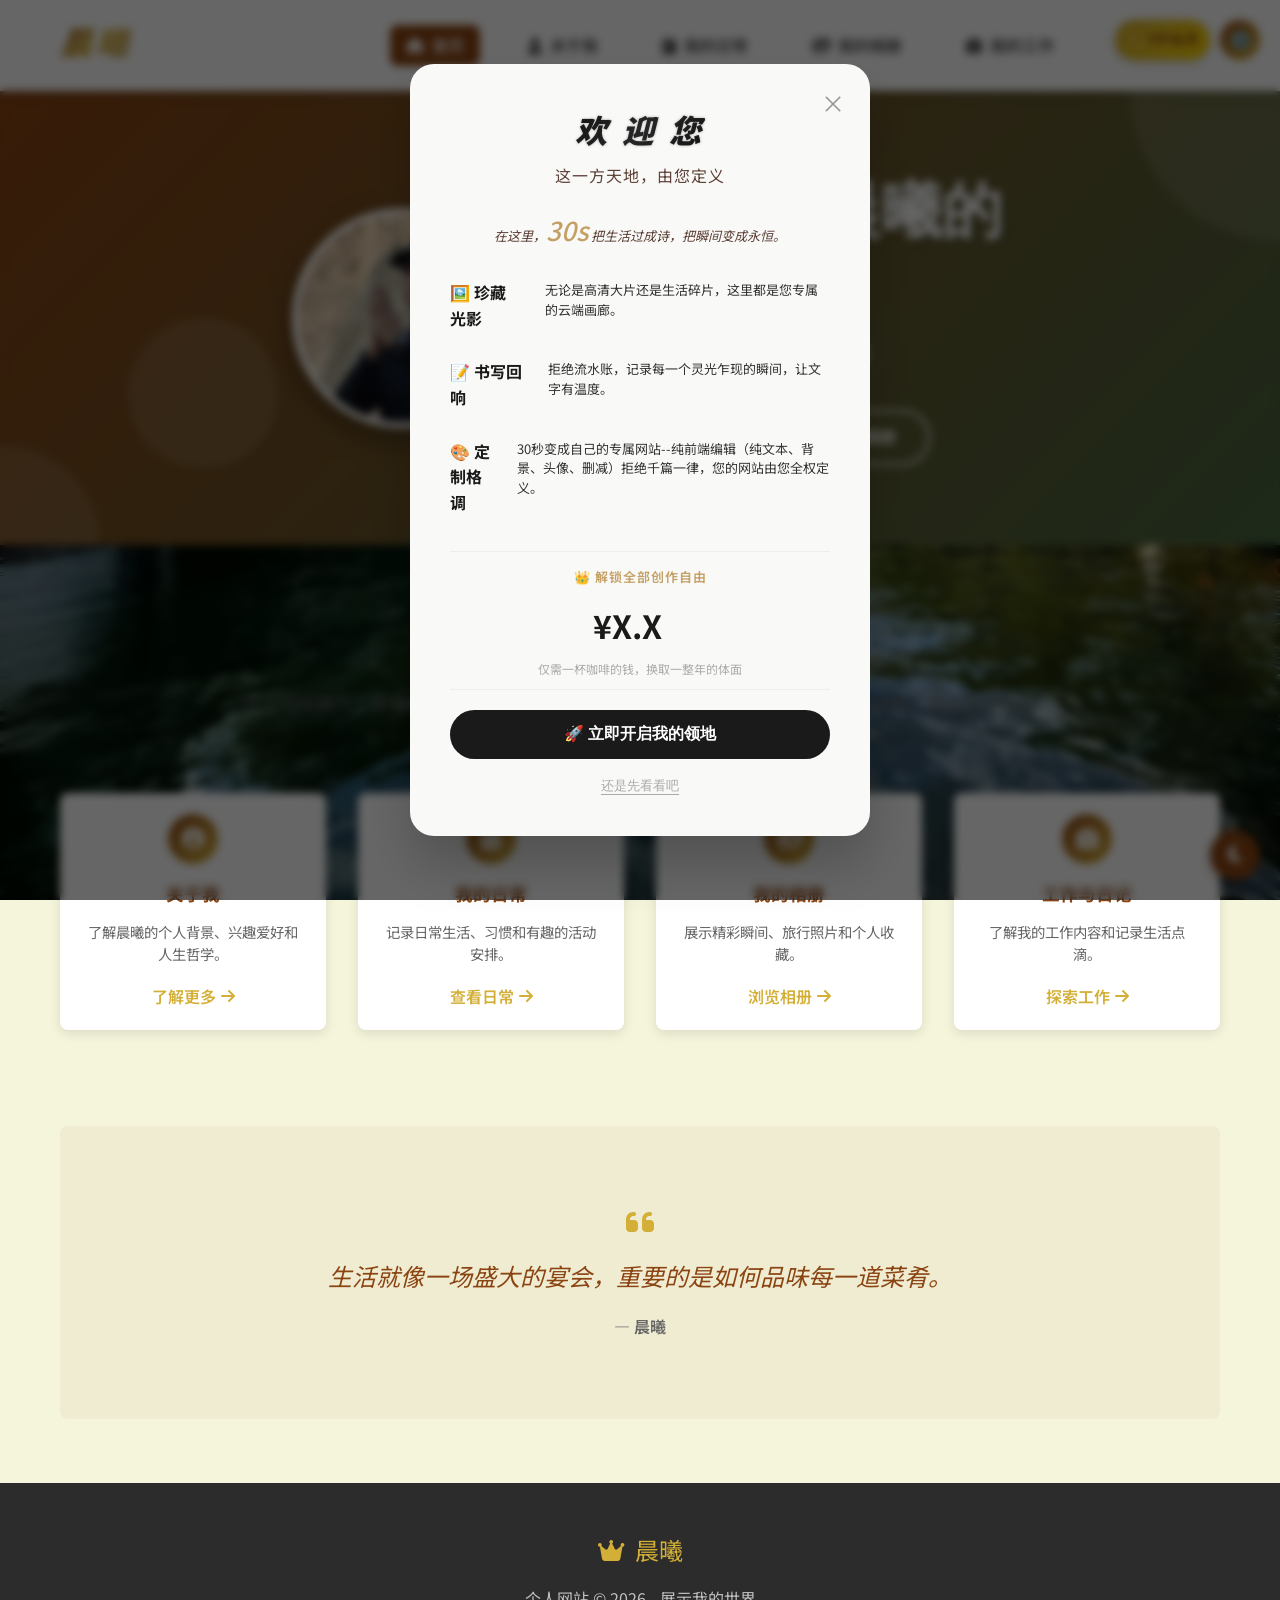
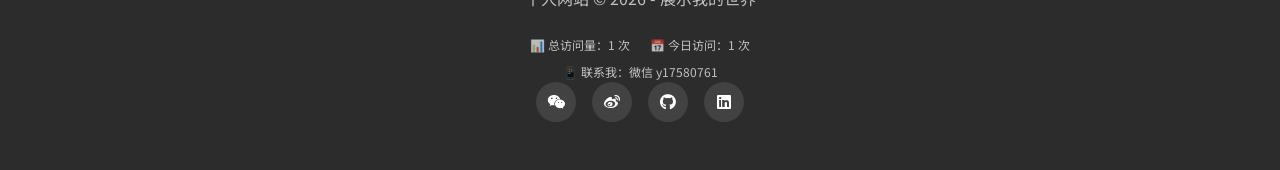
==== commit e2299100: "更新index.html为最新调试版" ====
--- a/index.html
+++ b/index.html
@@ -3,7 +3,7 @@
 <head>
     <meta charset="UTF-8">
     <meta name="viewport" content="width=device-width, initial-scale=1.0">
-    <title>王子殿下的个人网站</title>
+    <title>晨曦的个人---小屋</title>
     <link rel="stylesheet" href="css/style.css">
     <link rel="stylesheet" href="https://cdnjs.cloudflare.com/ajax/libs/font-awesome/6.4.0/css/all.min.css">
     <link href="https://fonts.googleapis.com/css2?family=Noto+Sans+SC:wght@300;400;500;700&family=Playfair+Display:wght@400;700&display=swap" rel="stylesheet">
@@ -61,7 +61,7 @@
 <body>
     <nav class="navbar">
         <div class="nav-container">
-            <div class="welcome-title" style="font-weight: 900;">王子殿下</div>
+            <div class="welcome-title" style="font-weight: 900;">晨曦</div>
             <ul class="nav-menu">
                 <li><a href="index.html" class="active"><i class="fas fa-home"></i> 首页</a></li>
                 <li><a href="about.html"><i class="fas fa-user"></i> 关于我</a></li>
@@ -95,11 +95,11 @@
         <div class="hero-content">
             <div class="hero-avatar-container">
                 <div class="hero-avatar" id="draggable-avatar" style="margin-left: 2rem !important;" data-draggable="false">
-                    <img src="images/avatar.jpg" alt="王子殿下头像" id="avatarImage">
+                    <img src="images/avatar.jpg" alt="晨曦头像" id="avatarImage">
                     <div class="avatar-crown"><i class="fas fa-crown"></i></div>
                 </div>
                 <div class="hero-text">
-                    <h1>欢迎来到王子殿下的世界</h1>
+                    <h1>欢迎来到晨曦的世界</h1>
                     <p class="hero-subtitle">探索我的生活、工作和创意空间</p>
                     <div class="hero-buttons">
                         <a href="about.html" class="btn btn-primary">了解我</a>
@@ -118,22 +118,22 @@
     <main class="container">
         <section class="intro-section">
             <h2>网站概览</h2>
-            <p class="intro-text">这个网站展示了王子殿下的个人世界，包含四个主要部分：关于我、我的日常、我的相册、我的工作和我的日记。</p>
+            <p class="intro-text">这个网站展示了晨曦的个人世界，包含四个主要部分：关于我、我的日常、我的相册、我的工作和我的日记。</p>
             <div class="features-grid">
-                <div class="feature-card"><div class="feature-icon"><i class="fas fa-user-circle"></i></div><h3>关于我</h3><p>了解王子殿下的个人背景、兴趣爱好和人生哲学。</p><a href="about.html" class="feature-link">了解更多 <i class="fas fa-arrow-right"></i></a></div>
+                <div class="feature-card"><div class="feature-icon"><i class="fas fa-user-circle"></i></div><h3>关于我</h3><p>了解晨曦的个人背景、兴趣爱好和人生哲学。</p><a href="about.html" class="feature-link">了解更多 <i class="fas fa-arrow-right"></i></a></div>
                 <div class="feature-card"><div class="feature-icon"><i class="fas fa-calendar-alt"></i></div><h3>我的日常</h3><p>记录日常生活、习惯和有趣的活动安排。</p><a href="daily.html" class="feature-link">查看日常 <i class="fas fa-arrow-right"></i></a></div>
                 <div class="feature-card"><div class="feature-icon"><i class="fas fa-images"></i></div><h3>我的相册</h3><p>展示精彩瞬间、旅行照片和个人收藏。</p><a href="gallery.html" class="feature-link">浏览相册 <i class="fas fa-arrow-right"></i></a></div>
                 <div class="feature-card"><div class="feature-icon"><i class="fas fa-briefcase"></i></div><h3>工作与日记</h3><p>了解我的工作内容和记录生活点滴。</p><a href="work.html" class="feature-link">探索工作 <i class="fas fa-arrow-right"></i></a></div>
             </div>
         </section>
         <section class="quote-section">
-            <blockquote><i class="fas fa-quote-left"></i><p>生活就像一场盛大的宴会，重要的是如何品味每一道菜肴。</p><cite>— 王子殿下</cite></blockquote>
+            <blockquote><i class="fas fa-quote-left"></i><p>生活就像一场盛大的宴会，重要的是如何品味每一道菜肴。</p><cite>— 晨曦</cite></blockquote>
         </section>
     </main>
 
     <footer class="footer">
         <div class="footer-content">
-            <div class="footer-brand"><i class="fas fa-crown"></i><span>王子殿下</span></div>
+            <div class="footer-brand"><i class="fas fa-crown"></i><span>晨曦</span></div>
             <p class="footer-text">个人网站 © 2026 - 展示我的世界</p>
             <div class="footer-stats" id="visitStats">
                 <span>📊 总访问量：<span id="totalPV">0</span> 次</span>
@@ -181,13 +181,13 @@
             <ul class="welcome-features">
                 <li><strong>🖼️ 珍藏光影</strong><br><span>无论是高清大片还是生活碎片，这里都是您专属的云端画廊。</span></li>
                 <li><strong>📝 书写回响</strong><br><span>拒绝流水账，记录每一个灵光乍现的瞬间，让文字有温度。</span></li>
-                <li><strong>🎨 定制格调</strong><br><span>拒绝千篇一律，从字体到配色，您的网站由您全权定义。</span></li>
+                <li><strong>🎨 定制格调</strong><br><span>30秒变成自己的专属网站--纯前端编辑（纯文本、背景、头像、删减）拒绝千篇一律，您的网站由您全权定义。</span></li>
             </ul>
             <div class="welcome-price">
                 <div class="vip-badge">👑 解锁全部创作自由</div>
                 <div class="price-row">
-                    <span class="price-item"><span class="price-number">¥19</span><small>/月</small></span>
-                    <span class="price-item"><span class="price-number">¥99</span><small>/年</small></span>
+                    <span class="price-item"><span class="price-number">¥X.X</span><small></small></span>
+                    <span class="price-item"><span class="price-number"></span><small></small></span>
                 </div>
                 <div class="price-note">仅需一杯咖啡的钱，换取一整年的体面</div>
             </div>
@@ -201,7 +201,7 @@
     modal.querySelector('#welcomeSkipBtn').onclick = () => modal.remove();
 }, 500);
 
-       // VIP弹窗
+        // VIP弹窗
 document.getElementById('vipBtn').onclick = () => {
     const modal = document.createElement('div');
     modal.className = 'vip-modal';
@@ -209,21 +209,16 @@
         <div class="vip-content">
             <span class="vip-close">&times;</span>
             <h2>👑 VIP会员升级</h2>
-            <div class="vip-price">💎 月费版：¥19元/月 &nbsp;&nbsp;|&nbsp;&nbsp; 💎 年费版：¥99元/年</div>
+            <div class="vip-price">💎 基础版：¥19元   &nbsp;&nbsp;|&nbsp;&nbsp; 💎 VIP版：¥99元</div>
             <div class="vip-qrcodes" style="display: flex; justify-content: center; gap: 30px; margin: 20px 0; flex-wrap: wrap;">
                 <div style="text-align: center;">
                     <img src="images/wechat.png" alt="微信收款码" style="width: 180px; height: 240px; border: 1px solid #ddd; border-radius: 10px;">
                     <p>微信支付</p>
                 </div>
-                <div style="text-align: center;">
-                    <img src="images/alipay.png" alt="支付宝收款码" style="width: 180px; height: 240px; border: 1px solid #ddd; border-radius: 10px;">
-                    <p>支付宝支付</p>
-                </div>
-            </div>
-            <div style="font-size: 12px; color: #666;">付款后联系我获取激活码</div>
-            <input type="text" id="vipCode" class="vip-input" placeholder="请输入激活码" style="width: 100%; padding: 10px; margin: 15px 0; border: 2px solid #ddd; border-radius: 8px; text-align: center;">
-            <button id="unlockVip" class="vip-unlock-btn" style="background: #4CAF50; color: white; border: none; padding: 10px 20px; border-radius: 30px; cursor: pointer; font-weight: bold;">🔓 立即解锁</button>
-        </div>
+                
+            </div>
+            2026/4/23
+            
     `;
     document.body.appendChild(modal);
     modal.querySelector('.vip-close').onclick = () => modal.remove();
@@ -231,16 +226,16 @@
         const code = document.getElementById('vipCode').value;
         if (code === 'VIP17580761') {
             localStorage.setItem('isPro', 'true');
-            alert('✅ VIP解锁成功！刷新页面后所有功能可用！');
+            alert;
             modal.remove();
         } else { alert('❌ 激活码错误！'); }
     };
-};
+};F
         
         // 密码保护
         (function() {
             const PASSWORD_KEY = 'site_password';
-            const DEFAULT_PASSWORD = '12345';
+            const DEFAULT_PASSWORD = '799303475';
             if (!localStorage.getItem(PASSWORD_KEY)) localStorage.setItem(PASSWORD_KEY, DEFAULT_PASSWORD);
             const gearBtn = document.getElementById('gearBtn');
             const menu = document.getElementById('settingsMenu');
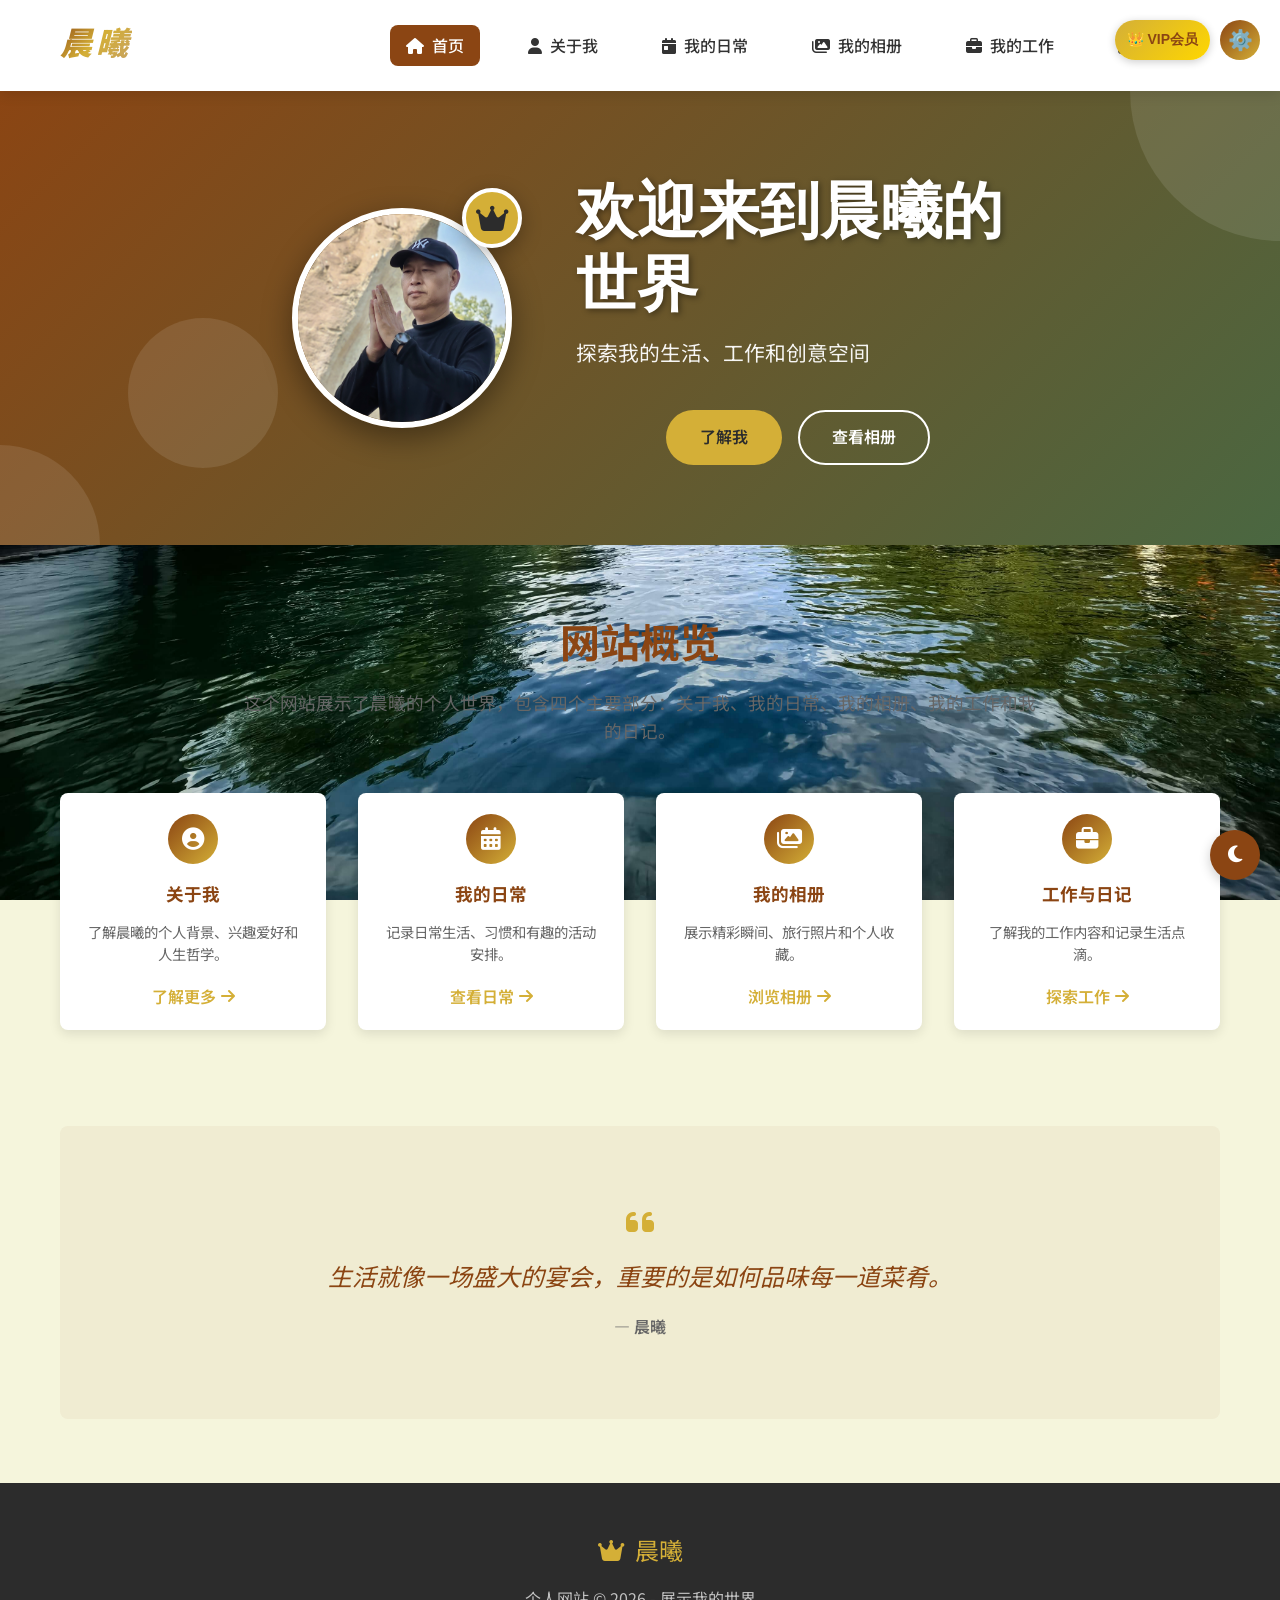
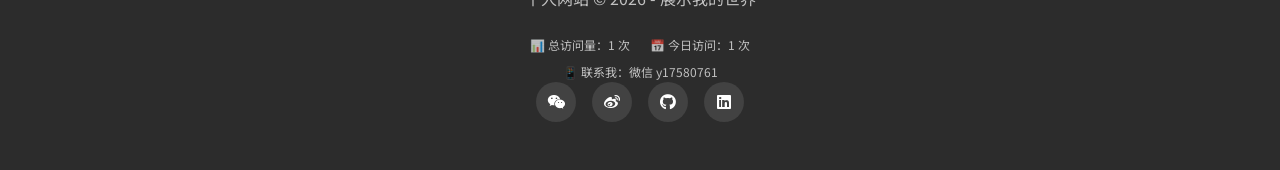
==== commit dde78ad3: "优化欢迎弹窗：手机端自适应+3秒自动关闭" ====
--- a/index.html
+++ b/index.html
@@ -168,37 +168,33 @@
         }
         updateStats();
         
-    // 欢迎弹窗（每次访问都弹出）
+    // 欢迎弹窗 - 手机端自适应 + 5秒自动关闭
 setTimeout(() => {
     const modal = document.createElement('div');
     modal.className = 'welcome-modal';
     modal.innerHTML = `
-        <div class="welcome-content">
-            <span class="welcome-close">&times;</span>
-            <div class="welcome-title" style="font-size: 32px; font-weight: 900; margin-bottom: 8px; letter-spacing: 4px; font-style: italic; background: linear-gradient(135deg, #1a1a1a, #333333, #1a1a1a); -webkit-background-clip: text; background-clip: text; color: transparent; display: inline-block; text-shadow: 0 0 3px rgba(0,0,0,0.3);">欢  迎  您</div>
+        <div class="welcome-content" style="max-width: 85%; padding: 20px;">
+            <div class="welcome-title" style="font-size: 24px;">欢 迎 您</div>
             <div class="welcome-subtitle">这一方天地，由您定义</div>
-            <div class="welcome-quote">在这里，<span style="font-size: 26px; font-style: italic; color: #C5A065; font-weight: 500;">30s</span> 把生活过成诗，把瞬间变成永恒。</div>
-            <ul class="welcome-features">
-                <li><strong>🖼️ 珍藏光影</strong><br><span>无论是高清大片还是生活碎片，这里都是您专属的云端画廊。</span></li>
-                <li><strong>📝 书写回响</strong><br><span>拒绝流水账，记录每一个灵光乍现的瞬间，让文字有温度。</span></li>
-                <li><strong>🎨 定制格调</strong><br><span>30秒变成自己的专属网站--纯前端编辑（纯文本、背景、头像、删减）拒绝千篇一律，您的网站由您全权定义。</span></li>
+            <div class="welcome-quote">30秒把生活过成诗</div>
+            <ul class="welcome-features" style="margin: 15px 0;">
+                <li><strong>🖼️ 珍藏光影</strong></li>
+                <li><strong>📝 书写回响</strong></li>
+                <li><strong>🎨 定制格调</strong></li>
             </ul>
-            <div class="welcome-price">
-                <div class="vip-badge">👑 解锁全部创作自由</div>
-                <div class="price-row">
-                    <span class="price-item"><span class="price-number">¥X.X</span><small></small></span>
-                    <span class="price-item"><span class="price-number"></span><small></small></span>
-                </div>
-                <div class="price-note">仅需一杯咖啡的钱，换取一整年的体面</div>
-            </div>
-            <button class="welcome-btn" id="welcomeBtn">🚀 立即开启我的领地</button>
-            <button class="welcome-skip" id="welcomeSkipBtn">还是先看看吧</button>
+            <button class="welcome-btn" id="welcomeBtn" style="padding: 8px;">开启我的领地</button>
         </div>
     `;
     document.body.appendChild(modal);
-    modal.querySelector('.welcome-close').onclick = () => modal.remove();
+    // 5秒后自动消失
+    setTimeout(() => {
+        if (modal && modal.remove) modal.remove();
+    }, 3000);
     modal.querySelector('#welcomeBtn').onclick = () => modal.remove();
-    modal.querySelector('#welcomeSkipBtn').onclick = () => modal.remove();
+    // 点击背景关闭
+    modal.onclick = (e) => {
+        if (e.target === modal) modal.remove();
+    };
 }, 500);
 
         // VIP弹窗
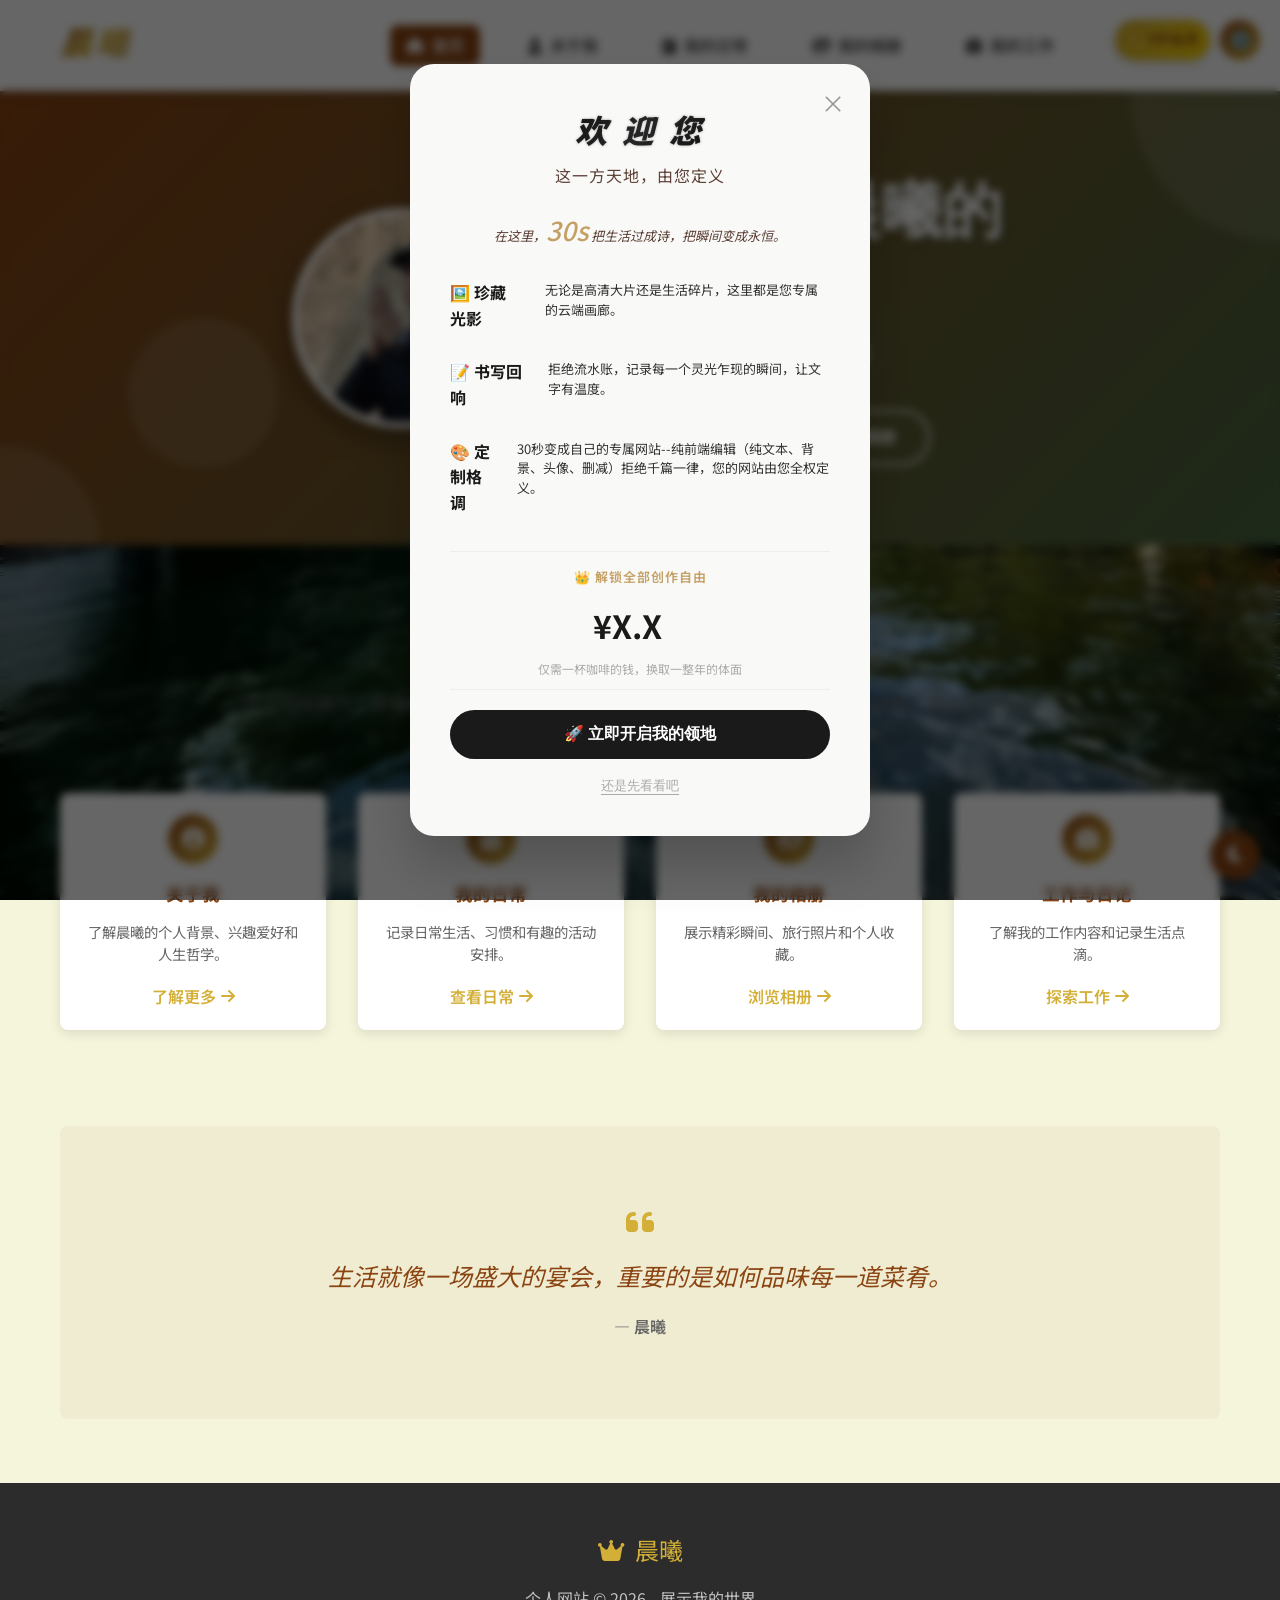
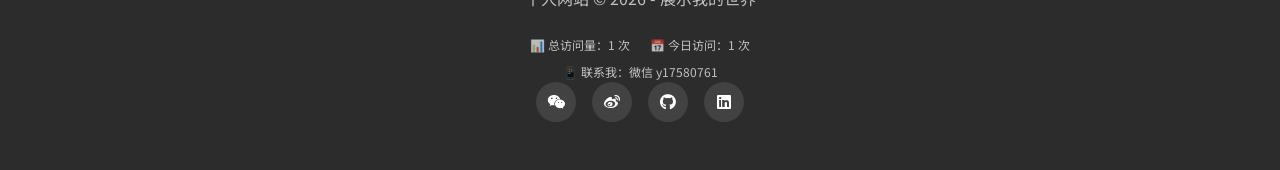
==== commit a03ba1fc: "恢复原始调试版index.html" ====
--- a/index.html
+++ b/index.html
@@ -168,33 +168,37 @@
         }
         updateStats();
         
-    // 欢迎弹窗 - 手机端自适应 + 5秒自动关闭
+    // 欢迎弹窗（每次访问都弹出）
 setTimeout(() => {
     const modal = document.createElement('div');
     modal.className = 'welcome-modal';
     modal.innerHTML = `
-        <div class="welcome-content" style="max-width: 85%; padding: 20px;">
-            <div class="welcome-title" style="font-size: 24px;">欢 迎 您</div>
+        <div class="welcome-content">
+            <span class="welcome-close">&times;</span>
+            <div class="welcome-title" style="font-size: 32px; font-weight: 900; margin-bottom: 8px; letter-spacing: 4px; font-style: italic; background: linear-gradient(135deg, #1a1a1a, #333333, #1a1a1a); -webkit-background-clip: text; background-clip: text; color: transparent; display: inline-block; text-shadow: 0 0 3px rgba(0,0,0,0.3);">欢  迎  您</div>
             <div class="welcome-subtitle">这一方天地，由您定义</div>
-            <div class="welcome-quote">30秒把生活过成诗</div>
-            <ul class="welcome-features" style="margin: 15px 0;">
-                <li><strong>🖼️ 珍藏光影</strong></li>
-                <li><strong>📝 书写回响</strong></li>
-                <li><strong>🎨 定制格调</strong></li>
+            <div class="welcome-quote">在这里，<span style="font-size: 26px; font-style: italic; color: #C5A065; font-weight: 500;">30s</span> 把生活过成诗，把瞬间变成永恒。</div>
+            <ul class="welcome-features">
+                <li><strong>🖼️ 珍藏光影</strong><br><span>无论是高清大片还是生活碎片，这里都是您专属的云端画廊。</span></li>
+                <li><strong>📝 书写回响</strong><br><span>拒绝流水账，记录每一个灵光乍现的瞬间，让文字有温度。</span></li>
+                <li><strong>🎨 定制格调</strong><br><span>30秒变成自己的专属网站--纯前端编辑（纯文本、背景、头像、删减）拒绝千篇一律，您的网站由您全权定义。</span></li>
             </ul>
-            <button class="welcome-btn" id="welcomeBtn" style="padding: 8px;">开启我的领地</button>
+            <div class="welcome-price">
+                <div class="vip-badge">👑 解锁全部创作自由</div>
+                <div class="price-row">
+                    <span class="price-item"><span class="price-number">¥X.X</span><small></small></span>
+                    <span class="price-item"><span class="price-number"></span><small></small></span>
+                </div>
+                <div class="price-note">仅需一杯咖啡的钱，换取一整年的体面</div>
+            </div>
+            <button class="welcome-btn" id="welcomeBtn">🚀 立即开启我的领地</button>
+            <button class="welcome-skip" id="welcomeSkipBtn">还是先看看吧</button>
         </div>
     `;
     document.body.appendChild(modal);
-    // 5秒后自动消失
-    setTimeout(() => {
-        if (modal && modal.remove) modal.remove();
-    }, 3000);
+    modal.querySelector('.welcome-close').onclick = () => modal.remove();
     modal.querySelector('#welcomeBtn').onclick = () => modal.remove();
-    // 点击背景关闭
-    modal.onclick = (e) => {
-        if (e.target === modal) modal.remove();
-    };
+    modal.querySelector('#welcomeSkipBtn').onclick = () => modal.remove();
 }, 500);
 
         // VIP弹窗
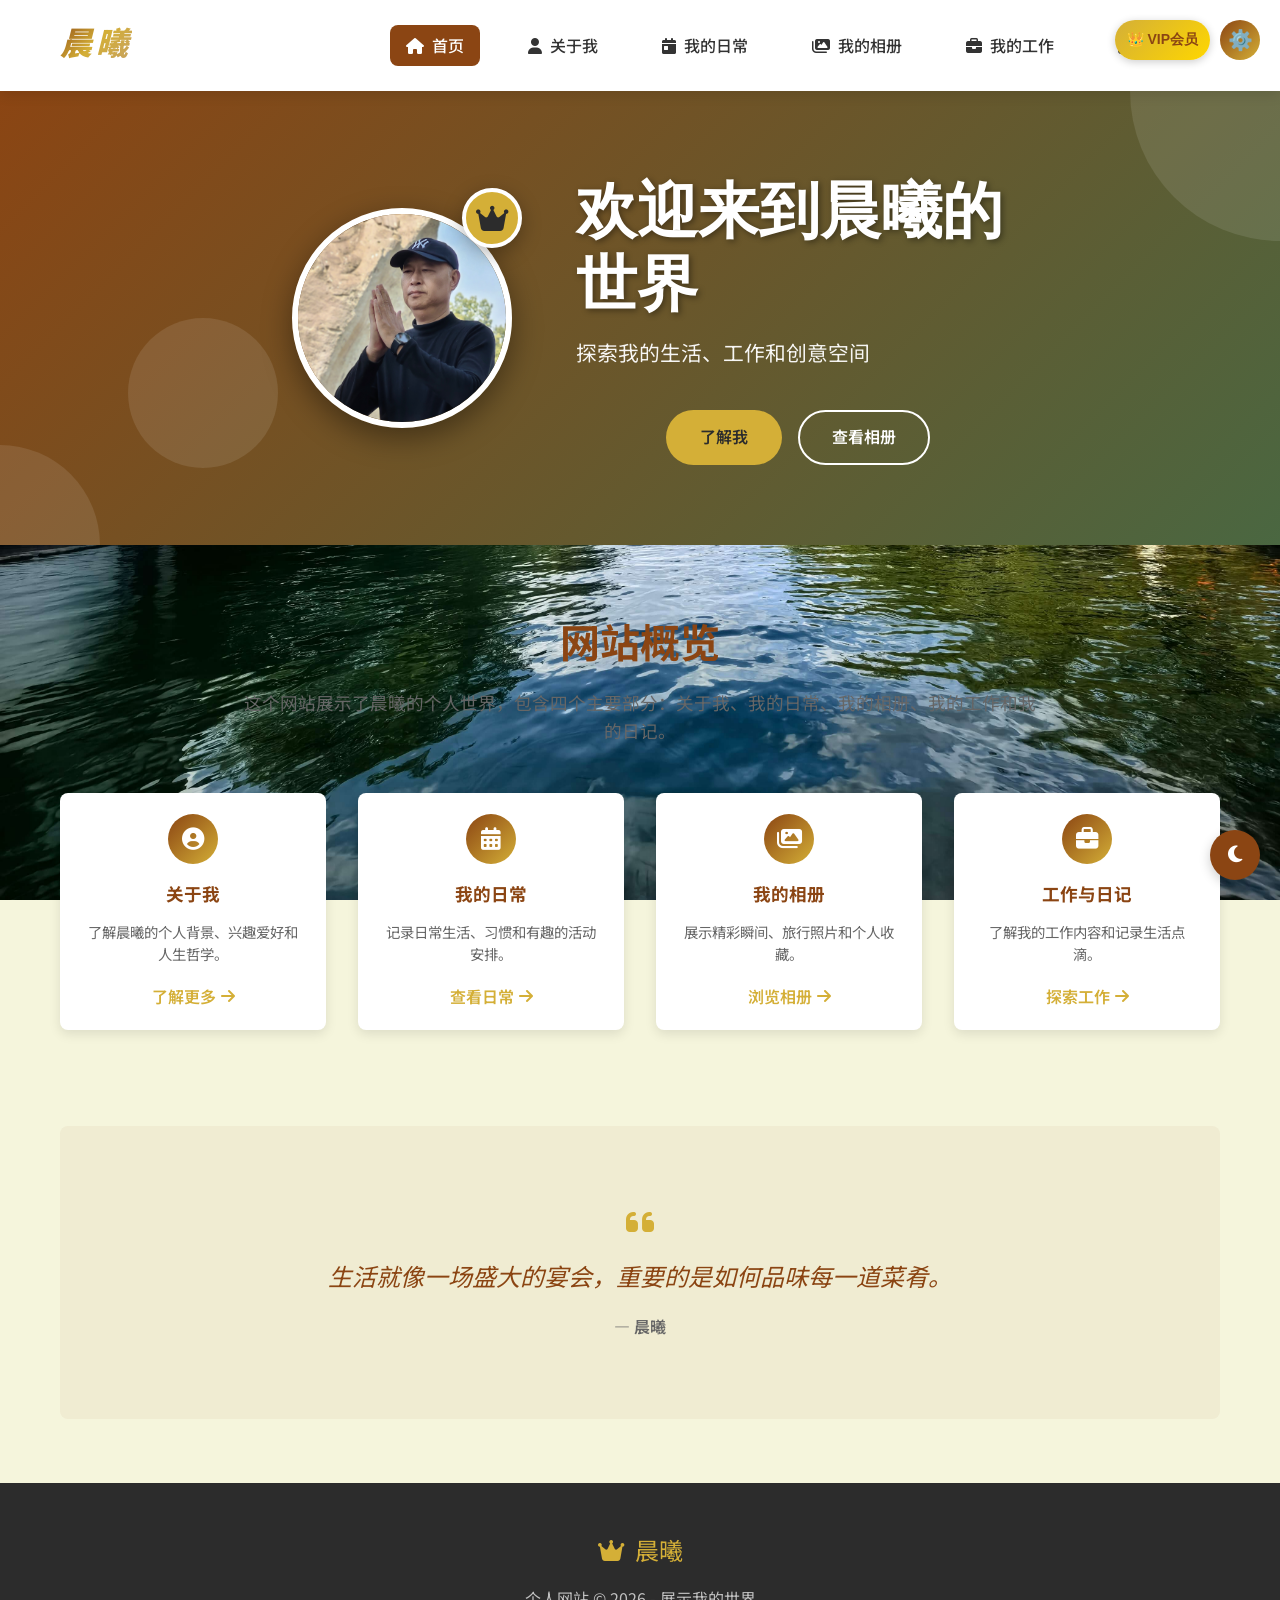
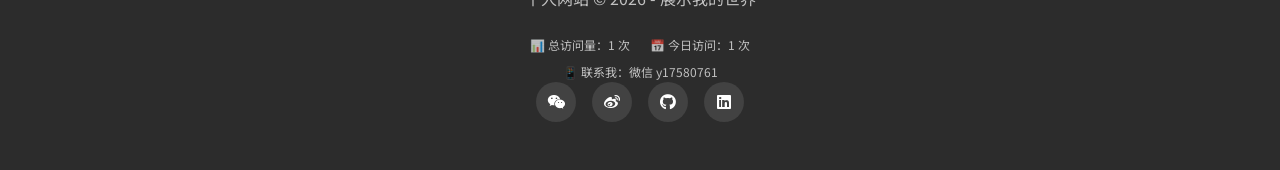
==== commit 310427da: "优化欢迎弹窗：手机端自适应+3秒自动关闭" ====
--- a/index.html
+++ b/index.html
@@ -168,37 +168,33 @@
         }
         updateStats();
         
-    // 欢迎弹窗（每次访问都弹出）
+    // 欢迎弹窗 - 手机端自适应 + 5秒自动关闭
 setTimeout(() => {
     const modal = document.createElement('div');
     modal.className = 'welcome-modal';
     modal.innerHTML = `
-        <div class="welcome-content">
-            <span class="welcome-close">&times;</span>
-            <div class="welcome-title" style="font-size: 32px; font-weight: 900; margin-bottom: 8px; letter-spacing: 4px; font-style: italic; background: linear-gradient(135deg, #1a1a1a, #333333, #1a1a1a); -webkit-background-clip: text; background-clip: text; color: transparent; display: inline-block; text-shadow: 0 0 3px rgba(0,0,0,0.3);">欢  迎  您</div>
+        <div class="welcome-content" style="max-width: 85%; padding: 20px;">
+            <div class="welcome-title" style="font-size: 24px;">欢 迎 您</div>
             <div class="welcome-subtitle">这一方天地，由您定义</div>
-            <div class="welcome-quote">在这里，<span style="font-size: 26px; font-style: italic; color: #C5A065; font-weight: 500;">30s</span> 把生活过成诗，把瞬间变成永恒。</div>
-            <ul class="welcome-features">
-                <li><strong>🖼️ 珍藏光影</strong><br><span>无论是高清大片还是生活碎片，这里都是您专属的云端画廊。</span></li>
-                <li><strong>📝 书写回响</strong><br><span>拒绝流水账，记录每一个灵光乍现的瞬间，让文字有温度。</span></li>
-                <li><strong>🎨 定制格调</strong><br><span>30秒变成自己的专属网站--纯前端编辑（纯文本、背景、头像、删减）拒绝千篇一律，您的网站由您全权定义。</span></li>
+            <div class="welcome-quote">30秒把生活过成诗</div>
+            <ul class="welcome-features" style="margin: 15px 0;">
+                <li><strong>🖼️ 珍藏光影</strong></li>
+                <li><strong>📝 书写回响</strong></li>
+                <li><strong>🎨 定制格调</strong></li>
             </ul>
-            <div class="welcome-price">
-                <div class="vip-badge">👑 解锁全部创作自由</div>
-                <div class="price-row">
-                    <span class="price-item"><span class="price-number">¥X.X</span><small></small></span>
-                    <span class="price-item"><span class="price-number"></span><small></small></span>
-                </div>
-                <div class="price-note">仅需一杯咖啡的钱，换取一整年的体面</div>
-            </div>
-            <button class="welcome-btn" id="welcomeBtn">🚀 立即开启我的领地</button>
-            <button class="welcome-skip" id="welcomeSkipBtn">还是先看看吧</button>
+            <button class="welcome-btn" id="welcomeBtn" style="padding: 8px;">开启我的领地</button>
         </div>
     `;
     document.body.appendChild(modal);
-    modal.querySelector('.welcome-close').onclick = () => modal.remove();
+    // 5秒后自动消失
+    setTimeout(() => {
+        if (modal && modal.remove) modal.remove();
+    }, 3000);
     modal.querySelector('#welcomeBtn').onclick = () => modal.remove();
-    modal.querySelector('#welcomeSkipBtn').onclick = () => modal.remove();
+    // 点击背景关闭
+    modal.onclick = (e) => {
+        if (e.target === modal) modal.remove();
+    };
 }, 500);
 
         // VIP弹窗
